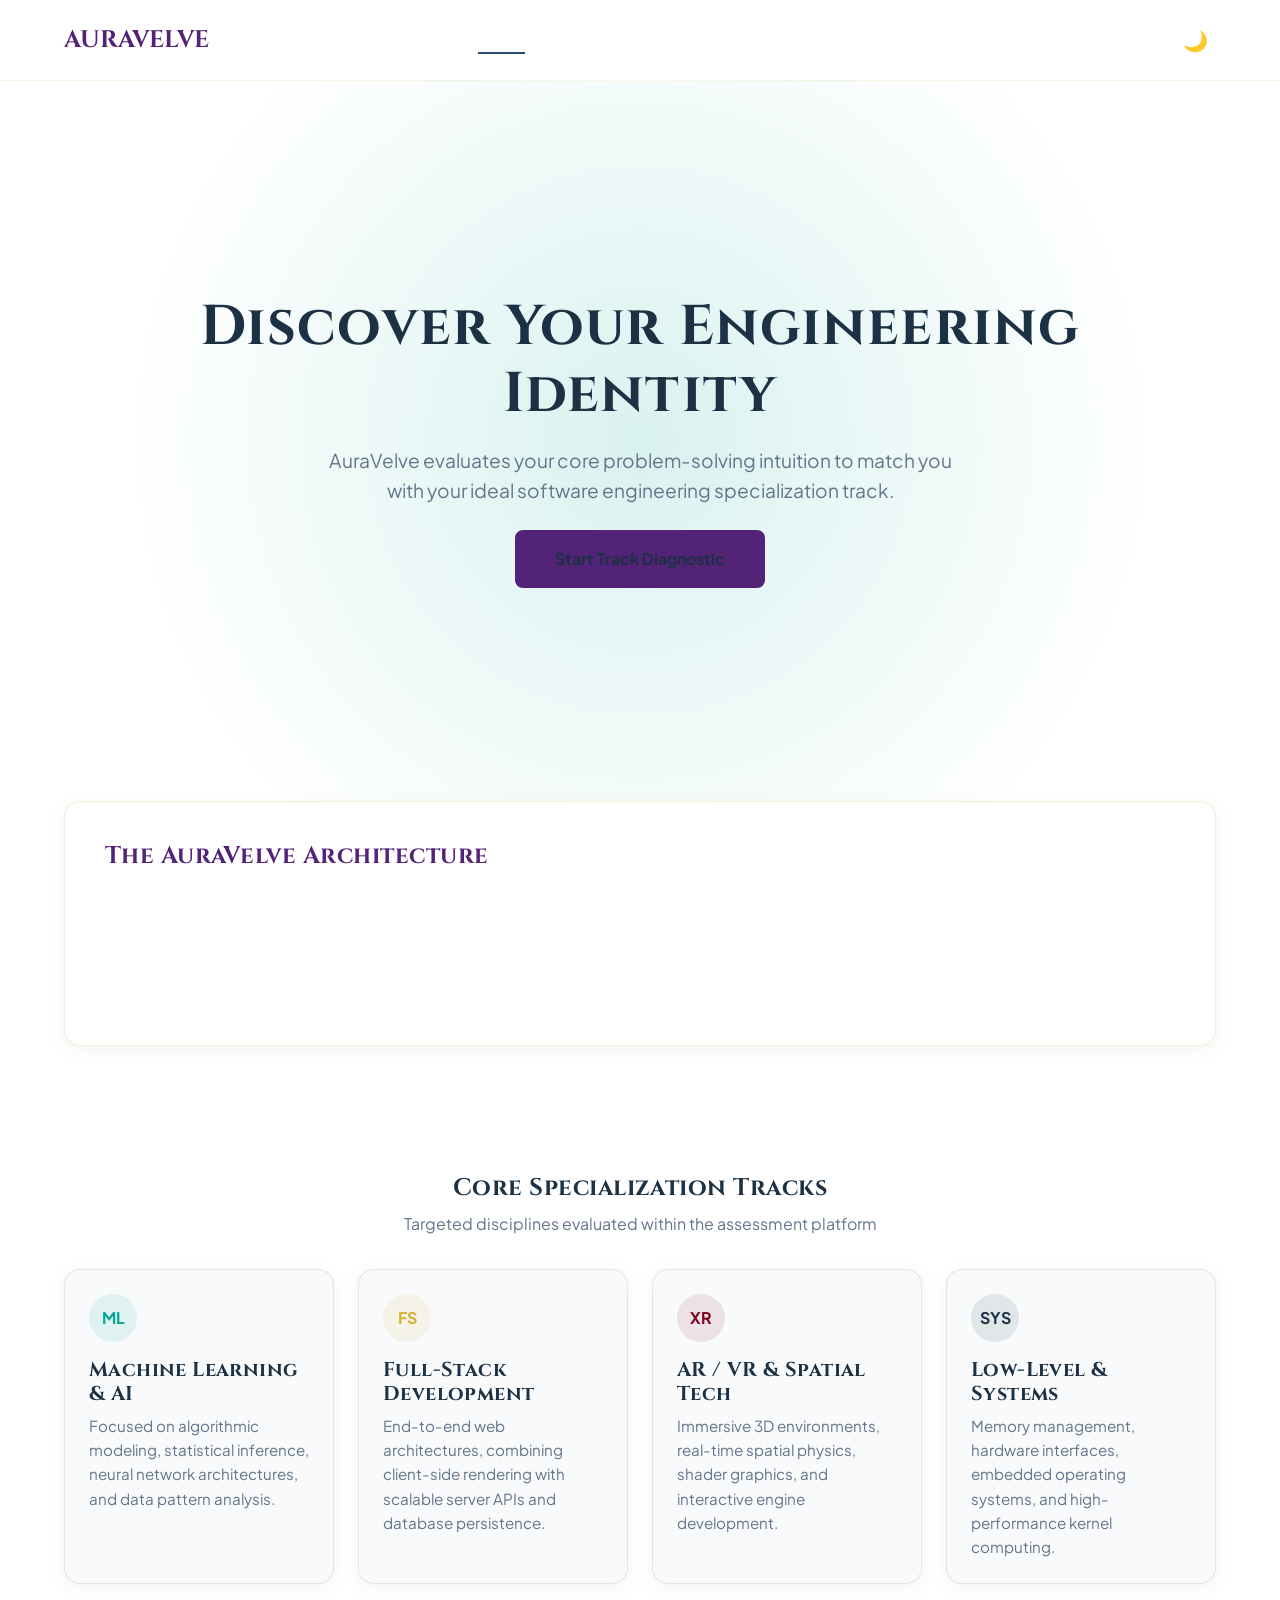
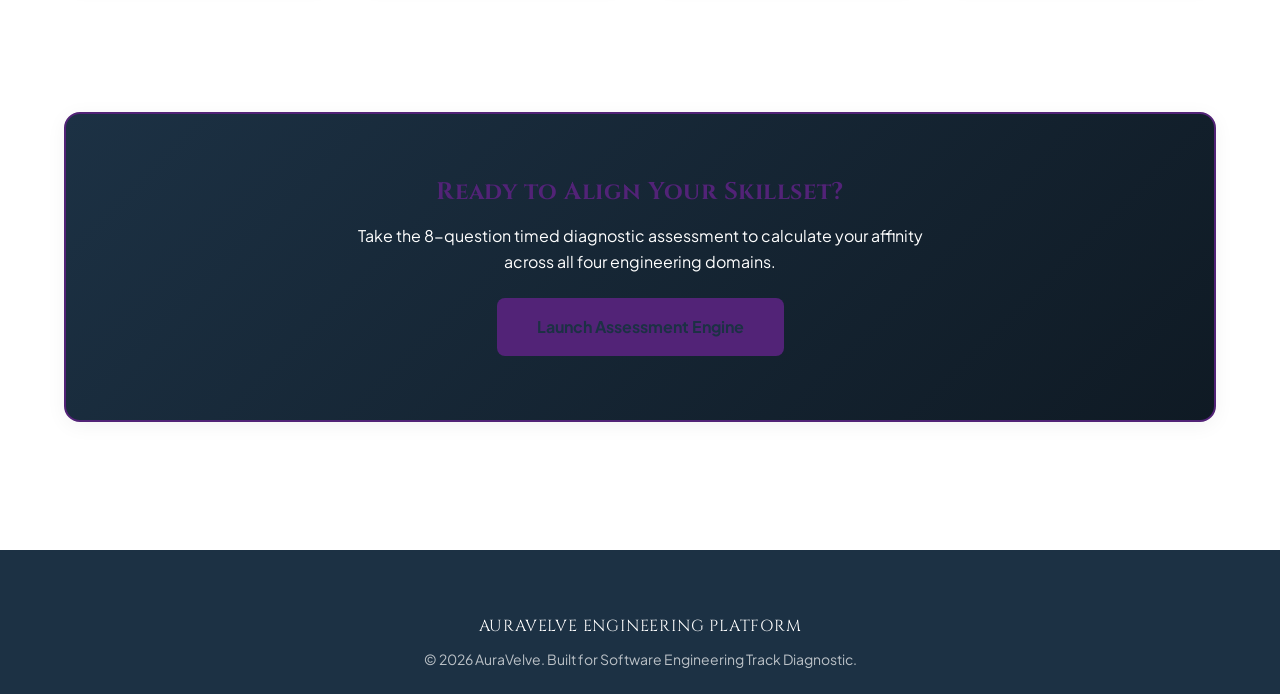
==== index.html @ 3d96edca "trying to learn Javascript" ====
<!DOCTYPE html>
<html lang="en" data-theme="light">
<head>
    <meta charset="UTF-8">
    <meta name="viewport" content="width=device-width, initial-scale=1.0">
    <meta name="description" content="AuraVelve - Architectural Tech Specialization & Diagnostic Platform">
    <title>AuraVelve | Engineering Track Alignment</title>
    
    <!-- Google Fonts -->
    <link rel="preconnect" href="https://fonts.googleapis.com">
    <link rel="preconnect" href="https://fonts.gstatic.com" crossorigin>
    <link href="https://fonts.googleapis.com/css2?family=Cinzel:wght@600;700&family=Plus+Jakarta+Sans:wght@400;500;600;700&display=swap" rel="stylesheet">
    
    <!-- External Stylesheet -->
    <link rel="stylesheet" href="css/styles.css">
</head>
<body>

    <!-- START: Preloader Overlay -->
    <div class="preloader" id="preloader">
        <p style="font-family: var(--font-display); color: var(--color-accent); font-size: 1.25rem;">
            Initializing AuraVelve Platform...
        </p>
    </div>
    <!-- END: Preloader Overlay -->


    <!-- START: Site Header -->
    <header class="site-header">
        <!-- START: Navigation Container -->
        <div class="container nav-container">
            
            <!-- Brand Logo -->
            <a href="index.html" class="brand-logo" aria-label="AuraVelve Home">
                <span>AURAVELVE</span>
            </a>

            <!-- START: Primary Navigation Menu -->
            <nav>
                <ul class="nav-menu" id="nav-menu">
                    <li><a href="index.html" class="nav-link active">Home</a></li>
                    <li><a href="quiz.html" class="nav-link">Assessment</a></li>
                    <li><a href="result.html" class="nav-link">Results</a></li>
                    <li><a href="contact.html" class="nav-link">Support & FAQ</a></li>
                </ul>
            </nav>
            <!-- END: Primary Navigation Menu -->

            <!-- START: Header Action Controls -->
            <div style="display: flex; align-items: center; gap: 1rem;">
                <!-- Theme Toggle Button -->
                <button class="theme-toggle" id="theme-toggle" aria-label="Toggle Color Theme">
                    🌙
                </button>

                <!-- Hamburger Mobile Trigger -->
                <button class="hamburger" id="hamburger-toggle" aria-label="Toggle Navigation Drawer">
                    <span></span>
                    <span></span>
                    <span></span>
                </button>
            </div>
            <!-- END: Header Action Controls -->

        </div>
        <!-- END: Navigation Container -->
    </header>
    <!-- END: Site Header -->


    <!-- START: Main Content Canvas -->
    <main>

        <!-- START: Hero Section -->
        <section class="hero-section section-padding">
            <!-- START: Hero Container -->
            <div class="container">
                <!-- START: Hero Content Box -->
                <div class="hero-content">
                    <h1>Discover Your Engineering Identity</h1>
                    <p>
                        AuraVelve evaluates your core problem-solving intuition to match you with your ideal software engineering specialization track.
                    </p>
                    <a href="quiz.html" class="btn-primary">Start Track Diagnostic</a>
                </div>
                <!-- END: Hero Content Box -->
            </div>
            <!-- END: Hero Container -->
        </section>
        <!-- END: Hero Section -->


        <!-- START: Mission Section -->
        <section class="mission-section section-padding">
            <!-- START: Mission Container -->
            <div class="container">
                <!-- START: Mission Glass Card -->
                <div class="glass-card mission-card">
                    <h2 style="color: var(--color-accent); margin-bottom: 1rem;">The AuraVelve Architecture</h2>
                    <p style="margin-bottom: 1rem;">
                        Modern computer science encompasses vast, disparate domains. Traditional learning paths often force students into specializations before they discover where their logical strengths truly lie.
                    </p>
                    <p>
                        Our platform acts as a diagnostic gateway. By assessing your approach to data abstractions, system memory, user experience, and spatial computing, AuraVelve systematically directs you toward the specialization where you will thrive most.
                    </p>
                </div>
                <!-- END: Mission Glass Card -->
            </div>
            <!-- END: Mission Container -->
        </section>
        <!-- END: Mission Section -->


        <!-- START: Specialization Tracks Section -->
        <section class="tracks-section section-padding">
            <!-- START: Tracks Container -->
            <div class="container">
                <h2 style="text-align: center; margin-bottom: 0.5rem; color: var(--color-primary);">
                    Core Specialization Tracks
                </h2>
                <p style="text-align: center; color: var(--color-text-muted); margin-bottom: 2rem;">
                    Targeted disciplines evaluated within the assessment platform
                </p>

                <!-- START: Specialization Tracks Grid -->
                <div class="tracks-grid">

                    <!-- START: Track Card 1 - ML -->
                    <div class="track-card">
                        <div class="track-icon" style="background: rgba(0, 168, 150, 0.1); border-radius: 50%; display: flex; align-items: center; justify-content: center; font-weight: bold; color: #00A896;">
                            ML
                        </div>
                        <h3 style="margin-bottom: 0.5rem; font-size: 1.25rem;">Machine Learning & AI</h3>
                        <p style="color: var(--color-text-muted); font-size: 0.95rem;">
                            Focused on algorithmic modeling, statistical inference, neural network architectures, and data pattern analysis.
                        </p>
                    </div>
                    <!-- END: Track Card 1 - ML -->

                    <!-- START: Track Card 2 - Full Stack -->
                    <div class="track-card">
                        <div class="track-icon" style="background: rgba(212, 175, 55, 0.1); border-radius: 50%; display: flex; align-items: center; justify-content: center; font-weight: bold; color: #D4AF37;">
                            FS
                        </div>
                        <h3 style="margin-bottom: 0.5rem; font-size: 1.25rem;">Full-Stack Development</h3>
                        <p style="color: var(--color-text-muted); font-size: 0.95rem;">
                            End-to-end web architectures, combining client-side rendering with scalable server APIs and database persistence.
                        </p>
                    </div>
                    <!-- END: Track Card 2 - Full Stack -->

                    <!-- START: Track Card 3 - AR/VR -->
                    <div class="track-card">
                        <div class="track-icon" style="background: rgba(128, 0, 32, 0.1); border-radius: 50%; display: flex; align-items: center; justify-content: center; font-weight: bold; color: #800020;">
                            XR
                        </div>
                        <h3 style="margin-bottom: 0.5rem; font-size: 1.25rem;">AR / VR & Spatial Tech</h3>
                        <p style="color: var(--color-text-muted); font-size: 0.95rem;">
                            Immersive 3D environments, real-time spatial physics, shader graphics, and interactive engine development.
                        </p>
                    </div>
                    <!-- END: Track Card 3 - AR/VR -->

                    <!-- START: Track Card 4 - Low Level -->
                    <div class="track-card">
                        <div class="track-icon" style="background: rgba(28, 49, 68, 0.1); border-radius: 50%; display: flex; align-items: center; justify-content: center; font-weight: bold; color: #1C3144;">
                            SYS
                        </div>
                        <h3 style="margin-bottom: 0.5rem; font-size: 1.25rem;">Low-Level & Systems</h3>
                        <p style="color: var(--color-text-muted); font-size: 0.95rem;">
                            Memory management, hardware interfaces, embedded operating systems, and high-performance kernel computing.
                        </p>
                    </div>
                    <!-- END: Track Card 4 - Low Level -->

                </div>
                <!-- END: Specialization Tracks Grid -->
            </div>
            <!-- END: Tracks Container -->
        </section>
        <!-- END: Specialization Tracks Section -->


        <!-- START: Assessment Gateway Section -->
        <section class="assessment-gateway section-padding">
            <!-- START: Gateway Container -->
            <div class="container">
                <!-- START: Gateway Glass Card -->
                <div class="glass-card gateway-card">
                    <h2 style="color: var(--color-accent); margin-bottom: 1rem;">Ready to Align Your Skillset?</h2>
                    <p style="margin-bottom: 1.5rem; max-width: 600px; margin-left: auto; margin-right: auto;">
                        Take the 8-question timed diagnostic assessment to calculate your affinity across all four engineering domains.
                    </p>
                    <a href="quiz.html" class="btn-primary">Launch Assessment Engine</a>
                </div>
                <!-- END: Gateway Glass Card -->
            </div>
            <!-- END: Gateway Container -->
        </section>
        <!-- END: Assessment Gateway Section -->

    </main>
    <!-- END: Main Content Canvas -->


    <!-- START: Site Footer -->
    <footer class="site-footer">
        <!-- START: Footer Container -->
        <div class="container" style="text-align: center;">
            <p style="font-family: var(--font-display); letter-spacing: 0.05em; margin-bottom: 0.5rem;">
                AURAVELVE ENGINEERING PLATFORM
            </p>
            <p style="font-size: 0.875rem; color: rgba(255, 255, 255, 0.7);">
                &copy; 2026 AuraVelve. Built for Software Engineering Track Diagnostic.
            </p>
        </div>
        <!-- END: Footer Container -->
    </footer>
    <!-- END: Site Footer -->


    <!-- START: Back To Top Action Button -->
    <button id="back-to-top" class="back-to-top" aria-label="Scroll to top of page">
        ↑
    </button>
    <!-- END: Back To Top Action Button -->


    <!-- JavaScript Core Script -->
    <script src="js/main.js"></script>
</body>
</html>
---- css/styles.css ----
/* ==========================================================================
   TABLE OF CONTENTS:
   1. DESIGN TOKENS & THEMING (:root)
   2. GLOBAL RESETS & BASE TYPOGRAPHY
   3. LAYOUT CONTAINERS & SCAFFOLDING
   4. NAVIGATION & SITE HEADER COMPONENTS
   5. PAGE-SPECIFIC COMPONENTS
      - 5.1 Hero & Mission Sections (Home)
      - 5.2 Specialization Tracks Grid (Home)
      - 5.3 Gateway & Teaser Cards (Home)
      - 5.4 Quiz Engine UI (Top Bar, Timer, Progress Bar, Option Pills)
      - 5.5 Result Dashboard (Verdict, Score Breakdown Bars)
      - 5.6 Contact & Accordion FAQ (Support)
   6. OVERLAYS, MODALS & TOAST NOTIFICATIONS
   7. FOOTER & FLOATING ACTIONS
   8. MEDIA QUERIES & RESPONSIVENESS
   ========================================================================== */


/* ==========================================================================
   1. DESIGN TOKENS & THEMING (:root)
   ========================================================================== */
:root {
  /* Light Mode Palette (Ultra White & Minimal) */
  --color-primary: #1C3144;
  --color-accent: #522377;
  --color-interactive: #254D70;
  --color-bg-main: #FFFFFF;
  --color-text-main: #1C3144;
  --color-text-muted: #64748B;
  --color-surface-glass: #FFFFFF;
  --color-surface-light: #F8FAFC;
  --color-border: rgba(28, 49, 68, 0.12);
  
  --color-alert: #800020;
  --color-success: #2A9D8F;

  --font-display: 'Cinzel', serif, Georgia;
  --font-body: 'Plus Jakarta Sans', -apple-system, BlinkMacSystemFont, sans-serif;

  --space-xs: 0.5rem;
  --space-sm: 1rem;
  --space-md: 1.5rem;
  --space-lg: 2.5rem;
  --space-xl: 4rem;

  --radius-sm: 8px;
  --radius-md: 16px;
  --radius-lg: 24px;
  --shadow-subtle: 0 4px 20px rgba(0, 0, 0, 0.05);
  --transition-fast: all 0.25s ease;
  --transition-smooth: all 0.4s cubic-bezier(0.16, 1, 0.3, 1);
}

/* Dark Mode Theme Overrides (Palette from Palette Image) */
[data-theme="dark"] {
  --color-bg-main: #080B38;            /* Image Dark Base */
  --color-text-main: #EDF3F2;
  --color-text-muted: #AFC2C4;
  --color-surface-glass: #133155;       /* Image Slate Blue */
  --color-surface-light: #133155;       /* Image Card Background */
  --color-primary: #36195B;             /* Image Royal Plum */
  --color-accent: #522377;              /* Image Vivid Violet */
  --color-interactive: #254D70;         /* Image Muted Blue */
  --color-border: #254D70;              /* Image Structural Border */
}
/* <!-- END: Design Tokens --> */


/* ==========================================================================
   2. GLOBAL RESETS & BASE TYPOGRAPHY
   ========================================================================== */
/* <!-- START: Global Resets --> */
* {
  margin: 0;
  padding: 0;
  box-sizing: border-box;
}

html {
  scroll-behavior: smooth;
  font-size: 16px;
}

body {
  background-color: var(--color-bg-main);
  color: var(--color-text-main);
  font-family: var(--font-body);
  line-height: 1.6;
  overflow-x: hidden;
  transition: background-color var(--transition-smooth), color var(--transition-smooth);
}

h1, h2, h3, h4 {
  font-family: var(--font-display);
  font-weight: 700;
  line-height: 1.2;
  letter-spacing: 0.02em;
}

a {
  text-decoration: none;
  color: inherit;
  transition: var(--transition-fast);
}

ul {
  list-style: none;
}

button, input, select, textarea {
  font-family: inherit;
  font-size: inherit;
  border: none;
  outline: none;
}

button {
  cursor: pointer;
}
/* <!-- END: Global Resets --> */


/* ==========================================================================
   3. LAYOUT CONTAINERS & SCAFFOLDING
   ========================================================================== */
/* <!-- START: Layout Containers --> */
.container {
  width: 100%;
  max-width: 1200px;
  margin: 0 auto;
  padding: 0 var(--space-md);
}

.section-padding {
  padding: var(--space-xl) 0;
}

.glass-card {
  background: var(--color-surface-glass);
  backdrop-filter: blur(12px);
  border: 1px solid rgba(212, 175, 55, 0.2);
  border-radius: var(--radius-md);
  padding: var(--space-lg);
  color: #FFFFFF;
  box-shadow: var(--shadow-subtle);
  transition: var(--transition-smooth);
}

.glass-card:hover {
  border-color: rgba(0, 168, 150, 0.5);
}
/* <!-- END: Layout Containers --> */


/* ==========================================================================
   4. NAVIGATION & SITE HEADER COMPONENTS
   ========================================================================== */
/* <!-- START: Navigation Bar --> */
.site-header {
  position: sticky;
  top: 0;
  z-index: 1000;
  background: var(--color-surface-glass);
  backdrop-filter: blur(10px);
  border-bottom: 1px solid rgba(212, 175, 55, 0.15);
  transition: var(--transition-fast);
}

.site-header.scrolled {
  box-shadow: 0 4px 15px rgba(0, 0, 0, 0.15);
}

.nav-container {
  display: flex;
  justify-content: space-between;
  align-items: center;
  height: 80px;
}

.brand-logo {
  display: flex;
  align-items: center;
  gap: var(--space-xs);
  font-family: var(--font-display);
  font-size: 1.5rem;
  font-weight: 700;
  color: var(--color-accent);
}

.brand-logo img {
  height: 36px;
  width: auto;
}

.nav-menu {
  display: flex;
  gap: var(--space-lg);
  align-items: center;
}

.nav-link {
  color: #FFFFFF;
  font-weight: 500;
  position: relative;
  padding: 4px 0;
}

.nav-link::after {
  content: '';
  position: absolute;
  bottom: 0;
  left: 0;
  width: 0%;
  height: 2px;
  background: var(--color-interactive);
  transition: var(--transition-fast);
}

.nav-link:hover::after,
.nav-link.active::after {
  width: 100%;
}

.theme-toggle {
  background: transparent;
  color: var(--color-accent);
  font-size: 1.25rem;
  padding: var(--space-xs);
  border-radius: 50%;
  transition: var(--transition-fast);
}

.theme-toggle:hover {
  background: rgba(212, 175, 55, 0.1);
}

.hamburger {
  display: none;
  flex-direction: column;
  justify-content: space-between;
  width: 28px;
  height: 20px;
  background: transparent;
  cursor: pointer;
  z-index: 1001;
}

.hamburger span {
  width: 100%;
  height: 2px;
  background-color: var(--color-accent);
  border-radius: 2px;
  transition: var(--transition-fast);
}

/* Hamburger Dynamic Animation States */
.hamburger.active span:nth-child(1) {
  transform: translateY(9px) rotate(45deg);
}

.hamburger.active span:nth-child(2) {
  opacity: 0;
}

.hamburger.active span:nth-child(3) {
  transform: translateY(-9px) rotate(-45deg);
}
/* <!-- END: Navigation Bar --> */


/* ==========================================================================
   5. PAGE-SPECIFIC COMPONENTS
   ========================================================================== */

/* --------------------------------------------------------------------------
   5.1 Hero & Mission Sections (Home)
   -------------------------------------------------------------------------- */
/* <!-- START: Home Hero & Mission --> */
.hero-section {
  position: relative;
  min-height: 80vh;
  display: flex;
  align-items: center;
  justify-content: center;
  text-align: center;
  background: radial-gradient(circle at center, rgba(0, 168, 150, 0.15) 0%, transparent 70%);
}

.hero-content h1 {
  font-size: 3.5rem;
  color: var(--color-text-main); /* FIXED: Switched from primary to main for dark mode visibility */
  margin-bottom: var(--space-sm);
}

.hero-content p {
  font-size: 1.2rem;
  color: var(--color-text-muted);
  max-width: 650px;
  margin: 0 auto var(--space-md);
}

.btn-primary {
  display: inline-block;
  background: var(--color-accent);
  color: #1C3144; /* Force contrast color on button background text */
  font-weight: 700;
  padding: var(--space-sm) var(--space-lg);
  border-radius: var(--radius-sm);
  box-shadow: var(--shadow-glow-gold);
  transition: var(--transition-fast);
}

.btn-primary:hover {
  transform: translateY(-2px);
  background: #E5BE3E;
  box-shadow: 0 0 20px rgba(212, 175, 55, 0.6);
}

.mission-card {
  margin-top: calc(var(--space-xl) * -1);
}
/* <!-- END: Home Hero & Mission --> */

/* --------------------------------------------------------------------------
   5.2 Specialization Tracks Grid (Home)
   -------------------------------------------------------------------------- */
/* <!-- START: Tracks Grid --> */
.tracks-grid {
  display: grid;
  grid-template-columns: repeat(auto-fit, minmax(260px, 1fr));
  gap: var(--space-md);
  margin-top: var(--space-md);
}

.track-card {
  background: var(--color-surface-light);
  border: 1px solid rgba(28, 49, 68, 0.1);
  border-radius: var(--radius-md);
  padding: var(--space-md);
  box-shadow: var(--shadow-subtle);
  transition: var(--transition-smooth);
}

.track-card:hover {
  transform: translateY(-5px);
  border-color: var(--color-interactive);
  box-shadow: var(--shadow-glow-turquoise);
}

.track-icon {
  width: 48px;
  height: 48px;
  margin-bottom: var(--space-sm);
}
/* <!-- END: Tracks Grid --> */

/* --------------------------------------------------------------------------
   5.3 Gateway & Teaser Cards (Home)
   -------------------------------------------------------------------------- */
/* <!-- START: Assessment Gateway --> */
.gateway-card {
  text-align: center;
  background: linear-gradient(135deg, var(--color-primary) 0%, #0F1A24 100%);
  border: 2px solid var(--color-accent);
  padding: var(--space-xl) var(--space-md);
}
/* <!-- END: Assessment Gateway --> */

/* --------------------------------------------------------------------------
   5.4 Quiz Engine UI
   -------------------------------------------------------------------------- */
/* <!-- START: Quiz Interface --> */
.quiz-top-bar {
  display: flex;
  justify-content: space-between;
  align-items: center;
  margin-bottom: var(--space-md);
  padding: var(--space-sm);
  background: var(--color-surface-light);
  border-radius: var(--radius-sm);
}

.timer-display {
  font-family: var(--font-display);
  font-size: 1.25rem;
  font-weight: 700;
  color: var(--color-primary);
}

.timer-display.alert {
  color: var(--color-alert);
  animation: pulse 1s infinite;
}

.scroll-progress-bar {
  height: 6px;
  width: 0%;
  background: var(--color-accent);
  border-radius: 3px;
  transition: width 0.3s ease;
}

.question-card {
  display: none; /* Controlled by main.js */
}

.question-card.active {
  display: block;
}

.options-grid {
  display: grid;
  grid-template-columns: 1fr;
  gap: var(--space-sm);
  margin-top: var(--space-md);
}

.option-pill {
  display: flex;
  align-items: center;
  gap: var(--space-sm);
  padding: var(--space-sm) var(--space-md);
  background: var(--color-surface-light);
  border: 2px solid rgba(28, 49, 68, 0.15);
  border-radius: var(--radius-sm);
  cursor: pointer;
  transition: var(--transition-fast);
}

.option-pill:hover {
  border-color: var(--color-interactive);
  background: rgba(0, 168, 150, 0.05);
}

.option-pill.selected {
  border-color: var(--color-interactive);
  background: rgba(0, 168, 150, 0.15);
  box-shadow: var(--shadow-glow-turquoise);
}

.quiz-actions {
  display: flex;
  justify-content: space-between;
  margin-top: var(--space-lg);
}
/* <!-- END: Quiz Interface --> */

/* --------------------------------------------------------------------------
   5.5 Result Dashboard
   -------------------------------------------------------------------------- */
/* <!-- START: Result Dashboard --> */
.badge-100 {
  display: inline-block;
  background: var(--color-success);
  color: #FFFFFF;
  padding: 4px 12px;
  border-radius: 20px;
  font-size: 0.875rem;
  font-weight: 700;
  margin-bottom: var(--space-sm);
}

.score-breakdown-bar {
  display: flex;
  height: 16px;
  width: 100%;
  border-radius: 8px;
  overflow: hidden;
  margin: var(--space-md) 0;
}

.score-segment {
  height: 100%;
  transition: width 0.6s ease;
}

.segment-ml { background: #00A896; }
.segment-fullstack { background: #D4AF37; }
.segment-arvr { background: #800020; }
.segment-lowlevel { background: #1C3144; }
/* <!-- END: Result Dashboard --> */

/* --------------------------------------------------------------------------
   5.6 Contact & Accordion FAQ (Support)
   -------------------------------------------------------------------------- */
/* <!-- START: Contact & FAQ --> */
.eyebrow-tag {
  font-family: var(--font-body);
  text-transform: uppercase;
  letter-spacing: 0.14em;
  font-size: 0.75rem;
  color: var(--color-text-muted);
  font-weight: 600;
  display: block;
  text-align: center;
  margin-bottom: 0.5rem;
}

.faq-accordion-group {
  display: flex;
  flex-direction: column;
  gap: var(--space-sm);
  max-width: 760px;
  margin: 0 auto;
}

.faq-item {
  background: var(--color-surface-light);
  border: 1px solid var(--color-border);
  border-radius: var(--radius-md);
  overflow: hidden;
  transition: border-color var(--transition-fast), box-shadow var(--transition-fast);
}

.faq-item:hover {
  border-color: var(--color-accent);
}

.faq-trigger {
  width: 100%;
  text-align: left;
  padding: 1.25rem var(--space-md);
  background: transparent;
  font-weight: 600;
  font-size: 1rem;
  color: var(--color-text-main);
  display: flex;
  justify-content: space-between;
  align-items: center;
  gap: var(--space-sm);
}

.faq-icon {
  font-size: 1.25rem;
  color: var(--color-accent);
  transition: transform var(--transition-fast);
}

.faq-item.active .faq-icon {
  transform: rotate(45deg);
}

.faq-content {
  max-height: 0;
  overflow: hidden;
  transition: max-height 0.35s ease, padding 0.35s ease;
  padding: 0 var(--space-md);
  color: var(--color-text-muted);
  font-size: 0.95rem;
  border-top: 1px solid transparent;
}

.faq-item.active .faq-content {
  max-height: 250px;
  padding: 0.5rem var(--space-md) 1.25rem;
  border-top-color: var(--color-border);
}
/* <!-- END: Contact & FAQ --> */


/* ==========================================================================
   6. OVERLAYS, MODALS & TOAST NOTIFICATIONS
   ========================================================================== */
/* <!-- START: Overlays & Preloader --> */
.preloader {
  position: fixed;
  inset: 0;
  background: var(--color-bg-main);
  display: flex;
  align-items: center;
  justify-content: center;
  z-index: 9999;
  transition: opacity 0.5s ease, visibility 0.5s ease;
}

.preloader.hidden {
  opacity: 0;
  visibility: hidden;
}

.completion-overlay {
  position: fixed;
  inset: 0;
  background: rgba(15, 26, 36, 0.9);
  display: flex;
  align-items: center;
  justify-content: center;
  z-index: 2000;
  opacity: 0;
  pointer-events: none;
  transition: opacity 0.4s ease;
}

.completion-overlay.active {
  opacity: 1;
  pointer-events: all;
}
/* <!-- END: Overlays & Preloader --> */


/* ==========================================================================
   7. FOOTER & FLOATING ACTIONS
   ========================================================================== */
/* <!-- START: Footer & Floating Actions --> */
.site-footer {
  background: var(--color-primary);
  color: #FFFFFF;
  padding: var(--space-xl) 0 var(--space-md);
  margin-top: var(--space-xl);
}

.back-to-top {
  position: fixed;
  bottom: var(--space-md);
  right: var(--space-md);
  width: 44px;
  height: 44px;
  border-radius: 50%;
  background: var(--color-accent);
  color: var(--color-primary);
  display: flex;
  align-items: center;
  justify-content: center;
  box-shadow: var(--shadow-glow-gold);
  opacity: 0;
  visibility: hidden;
  transition: var(--transition-fast);
  z-index: 900;
}

.back-to-top.visible {
  opacity: 1;
  visibility: visible;
}
/* <!-- END: Footer & Floating Actions --> */


/* ==========================================================================
   8. MEDIA QUERIES & RESPONSIVENESS
   ========================================================================== */
/* <!-- START: Media Queries --> */
@keyframes pulse {
  0%, 100% { opacity: 1; }
  50% { opacity: 0.5; }
}

@media (max-width: 768px) {
  .hero-content h1 {
    font-size: 2.25rem;
  }
  
  .nav-menu {
    gap: var(--space-sm);
    position: fixed;
    top: 0;
    right: -100%;
    width: 75%;
    height: 100vh;
    background: var(--color-primary);
    flex-direction: column;
    justify-content: center;
    align-items: center;
    gap: var(--space-lg);
    transition: var(--transition-smooth);
    box-shadow: -5px 0 25px rgba(0, 0, 0, 0.5);
  }

  .nav-menu.active {
    right: 0;
  }

  .quiz-actions {
    flex-direction: column;
    gap: var(--space-sm);
  }

  .hamburger {
    display: flex;
  }
}
/* <!-- END: Media Queries --> */
/* Ensure high contrast option pill text in dark mode */
[data-theme="dark"] .option-pill {
    color: #FFFFFF !important;
    background-color: rgba(255, 255, 255, 0.07);
}

/* Optional: Make it shift color slightly when hovered */
[data-theme="dark"] .option-pill:hover {
    background-color: rgba(255, 255, 255, 0.15);
}

/* Smooth accordion sliding behaviors */
.faq-content {
    max-height: 0;
    overflow: hidden;
    transition: max-height 0.3s ease-in-out, padding 0.3s ease-in-out;
    padding: 0 1rem;
}

.faq-item.active .faq-content {
    max-height: 200px; /* Adjust if your content text is very long */
    padding: 1rem;
}
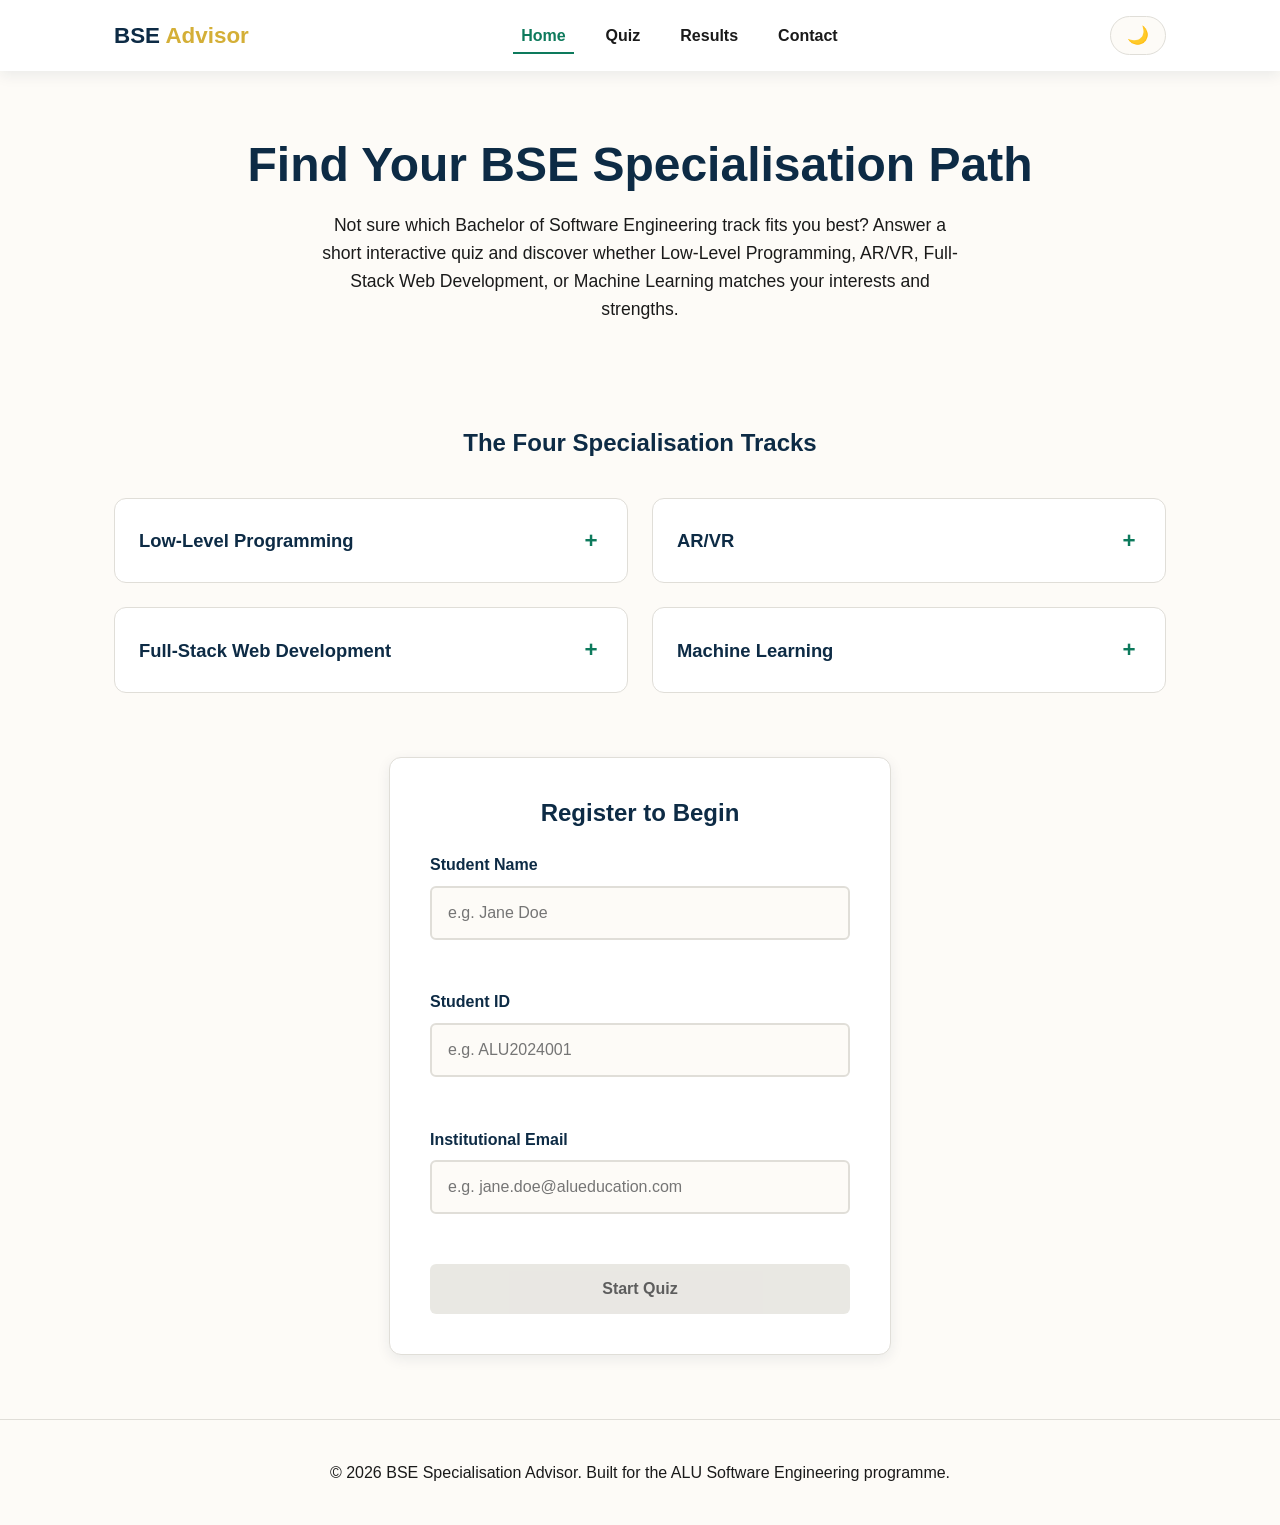
==== commit 34aeacad: "Just working on my website and learning slowly" ====
--- a/index.html
+++ b/index.html
@@ -1,232 +1,228 @@
 <!DOCTYPE html>
-<html lang="en" data-theme="light">
+<html lang="en">
 <head>
-    <meta charset="UTF-8">
-    <meta name="viewport" content="width=device-width, initial-scale=1.0">
-    <meta name="description" content="AuraVelve - Architectural Tech Specialization & Diagnostic Platform">
-    <title>AuraVelve | Engineering Track Alignment</title>
-    
-    <!-- Google Fonts -->
-    <link rel="preconnect" href="https://fonts.googleapis.com">
-    <link rel="preconnect" href="https://fonts.gstatic.com" crossorigin>
-    <link href="https://fonts.googleapis.com/css2?family=Cinzel:wght@600;700&family=Plus+Jakarta+Sans:wght@400;500;600;700&display=swap" rel="stylesheet">
-    
-    <!-- External Stylesheet -->
-    <link rel="stylesheet" href="css/styles.css">
+  <meta charset="UTF-8">
+  <meta name="viewport" content="width=device-width, initial-scale=1.0">
+  <title>BSE Specialisation Advisor - Home</title>
+  <!-- Linking our one shared stylesheet -->
+  <link rel="stylesheet" href="css/styles.css">
 </head>
 <body>
 
-    <!-- START: Preloader Overlay -->
-    <div class="preloader" id="preloader">
-        <p style="font-family: var(--font-display); color: var(--color-accent); font-size: 1.25rem;">
-            Initializing AuraVelve Platform...
-        </p>
+  <!-- ==========================================
+       HEADER & NAVIGATION
+       This bar stays at the top of the page (sticky)
+       and holds the logo, nav links, and theme toggle.
+       ========================================== -->
+  <header class="site-header">
+    <div class="header-inner">
+      <div class="site-logo">BSE <span>Advisor</span></div>
+
+      <!-- Desktop navigation menu -->
+      <nav class="main-nav">
+        <ul>
+          <li><a href="index.html" class="active">Home</a></li>
+          <li><a href="quiz.html">Quiz</a></li>
+          <li><a href="results.html">Results</a></li>
+          <li><a href="contact.html">Contact</a></li>
+        </ul>
+      </nav>
+
+      <div style="display:flex; align-items:center; gap:1rem;">
+        <!-- Theme toggle button. JS listens for clicks on this -->
+        <button id="themeToggleBtn" class="theme-toggle-btn" aria-label="Toggle dark and light theme">
+          🌙
+        </button>
+
+        <!-- Hamburger button, only visible on small screens -->
+        <button id="hamburgerBtn" class="hamburger-btn" aria-label="Open mobile menu">
+          <span></span>
+          <span></span>
+          <span></span>
+        </button>
+      </div>
     </div>
-    <!-- END: Preloader Overlay -->
-
-
-    <!-- START: Site Header -->
-    <header class="site-header">
-        <!-- START: Navigation Container -->
-        <div class="container nav-container">
-            
-            <!-- Brand Logo -->
-            <a href="index.html" class="brand-logo" aria-label="AuraVelve Home">
-                <span>AURAVELVE</span>
-            </a>
-
-            <!-- START: Primary Navigation Menu -->
-            <nav>
-                <ul class="nav-menu" id="nav-menu">
-                    <li><a href="index.html" class="nav-link active">Home</a></li>
-                    <li><a href="quiz.html" class="nav-link">Assessment</a></li>
-                    <li><a href="result.html" class="nav-link">Results</a></li>
-                    <li><a href="contact.html" class="nav-link">Support & FAQ</a></li>
-                </ul>
-            </nav>
-            <!-- END: Primary Navigation Menu -->
-
-            <!-- START: Header Action Controls -->
-            <div style="display: flex; align-items: center; gap: 1rem;">
-                <!-- Theme Toggle Button -->
-                <button class="theme-toggle" id="theme-toggle" aria-label="Toggle Color Theme">
-                    🌙
-                </button>
-
-                <!-- Hamburger Mobile Trigger -->
-                <button class="hamburger" id="hamburger-toggle" aria-label="Toggle Navigation Drawer">
-                    <span></span>
-                    <span></span>
-                    <span></span>
-                </button>
-            </div>
-            <!-- END: Header Action Controls -->
-
-        </div>
-        <!-- END: Navigation Container -->
-    </header>
-    <!-- END: Site Header -->
-
-
-    <!-- START: Main Content Canvas -->
-    <main>
-
-        <!-- START: Hero Section -->
-        <section class="hero-section section-padding">
-            <!-- START: Hero Container -->
-            <div class="container">
-                <!-- START: Hero Content Box -->
-                <div class="hero-content">
-                    <h1>Discover Your Engineering Identity</h1>
-                    <p>
-                        AuraVelve evaluates your core problem-solving intuition to match you with your ideal software engineering specialization track.
-                    </p>
-                    <a href="quiz.html" class="btn-primary">Start Track Diagnostic</a>
-                </div>
-                <!-- END: Hero Content Box -->
-            </div>
-            <!-- END: Hero Container -->
-        </section>
-        <!-- END: Hero Section -->
-
-
-        <!-- START: Mission Section -->
-        <section class="mission-section section-padding">
-            <!-- START: Mission Container -->
-            <div class="container">
-                <!-- START: Mission Glass Card -->
-                <div class="glass-card mission-card">
-                    <h2 style="color: var(--color-accent); margin-bottom: 1rem;">The AuraVelve Architecture</h2>
-                    <p style="margin-bottom: 1rem;">
-                        Modern computer science encompasses vast, disparate domains. Traditional learning paths often force students into specializations before they discover where their logical strengths truly lie.
-                    </p>
-                    <p>
-                        Our platform acts as a diagnostic gateway. By assessing your approach to data abstractions, system memory, user experience, and spatial computing, AuraVelve systematically directs you toward the specialization where you will thrive most.
-                    </p>
-                </div>
-                <!-- END: Mission Glass Card -->
-            </div>
-            <!-- END: Mission Container -->
-        </section>
-        <!-- END: Mission Section -->
-
-
-        <!-- START: Specialization Tracks Section -->
-        <section class="tracks-section section-padding">
-            <!-- START: Tracks Container -->
-            <div class="container">
-                <h2 style="text-align: center; margin-bottom: 0.5rem; color: var(--color-primary);">
-                    Core Specialization Tracks
-                </h2>
-                <p style="text-align: center; color: var(--color-text-muted); margin-bottom: 2rem;">
-                    Targeted disciplines evaluated within the assessment platform
-                </p>
-
-                <!-- START: Specialization Tracks Grid -->
-                <div class="tracks-grid">
-
-                    <!-- START: Track Card 1 - ML -->
-                    <div class="track-card">
-                        <div class="track-icon" style="background: rgba(0, 168, 150, 0.1); border-radius: 50%; display: flex; align-items: center; justify-content: center; font-weight: bold; color: #00A896;">
-                            ML
-                        </div>
-                        <h3 style="margin-bottom: 0.5rem; font-size: 1.25rem;">Machine Learning & AI</h3>
-                        <p style="color: var(--color-text-muted); font-size: 0.95rem;">
-                            Focused on algorithmic modeling, statistical inference, neural network architectures, and data pattern analysis.
-                        </p>
-                    </div>
-                    <!-- END: Track Card 1 - ML -->
-
-                    <!-- START: Track Card 2 - Full Stack -->
-                    <div class="track-card">
-                        <div class="track-icon" style="background: rgba(212, 175, 55, 0.1); border-radius: 50%; display: flex; align-items: center; justify-content: center; font-weight: bold; color: #D4AF37;">
-                            FS
-                        </div>
-                        <h3 style="margin-bottom: 0.5rem; font-size: 1.25rem;">Full-Stack Development</h3>
-                        <p style="color: var(--color-text-muted); font-size: 0.95rem;">
-                            End-to-end web architectures, combining client-side rendering with scalable server APIs and database persistence.
-                        </p>
-                    </div>
-                    <!-- END: Track Card 2 - Full Stack -->
-
-                    <!-- START: Track Card 3 - AR/VR -->
-                    <div class="track-card">
-                        <div class="track-icon" style="background: rgba(128, 0, 32, 0.1); border-radius: 50%; display: flex; align-items: center; justify-content: center; font-weight: bold; color: #800020;">
-                            XR
-                        </div>
-                        <h3 style="margin-bottom: 0.5rem; font-size: 1.25rem;">AR / VR & Spatial Tech</h3>
-                        <p style="color: var(--color-text-muted); font-size: 0.95rem;">
-                            Immersive 3D environments, real-time spatial physics, shader graphics, and interactive engine development.
-                        </p>
-                    </div>
-                    <!-- END: Track Card 3 - AR/VR -->
-
-                    <!-- START: Track Card 4 - Low Level -->
-                    <div class="track-card">
-                        <div class="track-icon" style="background: rgba(28, 49, 68, 0.1); border-radius: 50%; display: flex; align-items: center; justify-content: center; font-weight: bold; color: #1C3144;">
-                            SYS
-                        </div>
-                        <h3 style="margin-bottom: 0.5rem; font-size: 1.25rem;">Low-Level & Systems</h3>
-                        <p style="color: var(--color-text-muted); font-size: 0.95rem;">
-                            Memory management, hardware interfaces, embedded operating systems, and high-performance kernel computing.
-                        </p>
-                    </div>
-                    <!-- END: Track Card 4 - Low Level -->
-
-                </div>
-                <!-- END: Specialization Tracks Grid -->
-            </div>
-            <!-- END: Tracks Container -->
-        </section>
-        <!-- END: Specialization Tracks Section -->
-
-
-        <!-- START: Assessment Gateway Section -->
-        <section class="assessment-gateway section-padding">
-            <!-- START: Gateway Container -->
-            <div class="container">
-                <!-- START: Gateway Glass Card -->
-                <div class="glass-card gateway-card">
-                    <h2 style="color: var(--color-accent); margin-bottom: 1rem;">Ready to Align Your Skillset?</h2>
-                    <p style="margin-bottom: 1.5rem; max-width: 600px; margin-left: auto; margin-right: auto;">
-                        Take the 8-question timed diagnostic assessment to calculate your affinity across all four engineering domains.
-                    </p>
-                    <a href="quiz.html" class="btn-primary">Launch Assessment Engine</a>
-                </div>
-                <!-- END: Gateway Glass Card -->
-            </div>
-            <!-- END: Gateway Container -->
-        </section>
-        <!-- END: Assessment Gateway Section -->
-
-    </main>
-    <!-- END: Main Content Canvas -->
-
-
-    <!-- START: Site Footer -->
-    <footer class="site-footer">
-        <!-- START: Footer Container -->
-        <div class="container" style="text-align: center;">
-            <p style="font-family: var(--font-display); letter-spacing: 0.05em; margin-bottom: 0.5rem;">
-                AURAVELVE ENGINEERING PLATFORM
-            </p>
-            <p style="font-size: 0.875rem; color: rgba(255, 255, 255, 0.7);">
-                &copy; 2026 AuraVelve. Built for Software Engineering Track Diagnostic.
-            </p>
-        </div>
-        <!-- END: Footer Container -->
-    </footer>
-    <!-- END: Site Footer -->
-
-
-    <!-- START: Back To Top Action Button -->
-    <button id="back-to-top" class="back-to-top" aria-label="Scroll to top of page">
-        ↑
-    </button>
-    <!-- END: Back To Top Action Button -->
-
-
-    <!-- JavaScript Core Script -->
-    <script src="js/main.js"></script>
+  </header>
+
+  <!-- Mobile full-screen overlay menu, hidden until hamburger is clicked -->
+  <div id="mobileOverlay" class="mobile-overlay">
+    <ul>
+      <li><a href="index.html">Home</a></li>
+      <li><a href="quiz.html">Quiz</a></li>
+      <li><a href="results.html">Results</a></li>
+      <li><a href="contact.html">Contact</a></li>
+    </ul>
+  </div>
+
+  <!-- ==========================================
+       MAIN PAGE CONTENT
+       ========================================== -->
+  <main>
+
+    <!-- HERO SECTION: the big welcome message -->
+    <section class="hero-section container">
+      <h1 class="hero-title">Find Your BSE Specialisation Path</h1>
+      <p class="hero-subtitle">
+        Not sure which Bachelor of Software Engineering track fits you best?
+        Answer a short interactive quiz and discover whether Low-Level Programming,
+        AR/VR, Full-Stack Web Development, or Machine Learning matches your
+        interests and strengths.
+      </p>
+    </section>
+
+    <!-- ==========================================
+         SPECIALISATION OVERVIEW (ACCORDION CARDS)
+         Each card can expand/collapse to show more
+         detail. JS toggles the "is-open" class.
+         ========================================== -->
+    <section class="container" style="margin-bottom: var(--space-xl);">
+      <h2 style="text-align:center; margin-bottom: var(--space-lg);">The Four Specialisation Tracks</h2>
+
+      <div class="accordion-grid">
+
+        <!-- Card 1: Low-Level Programming -->
+        <div class="accordion-card">
+          <div class="accordion-header" data-accordion-trigger>
+            <h3>Low-Level Programming</h3>
+            <span class="accordion-toggle-icon" data-accordion-icon>+</span>
+          </div>
+          <div class="accordion-details">
+            <p>
+              This track focuses on how computers work close to the hardware level.
+              You will study memory management, operating systems, and languages
+              like C and Assembly. It suits students who enjoy solving puzzles about
+              performance and efficiency.
+            </p>
+          </div>
+        </div>
+
+        <!-- Card 2: AR/VR -->
+        <div class="accordion-card">
+          <div class="accordion-header" data-accordion-trigger>
+            <h3>AR/VR</h3>
+            <span class="accordion-toggle-icon" data-accordion-icon>+</span>
+          </div>
+          <div class="accordion-details">
+            <p>
+              Augmented Reality and Virtual Reality combine 3D graphics,
+              hardware sensors, and creative design to build immersive
+              experiences. This track suits students who enjoy game engines,
+              spatial design, and interactive storytelling.
+            </p>
+          </div>
+        </div>
+
+        <!-- Card 3: Full-Stack Web Development -->
+        <div class="accordion-card">
+          <div class="accordion-header" data-accordion-trigger>
+            <h3>Full-Stack Web Development</h3>
+            <span class="accordion-toggle-icon" data-accordion-icon>+</span>
+          </div>
+          <div class="accordion-details">
+            <p>
+              Full-stack development covers both the front end (what users see)
+              and the back end (servers, databases, APIs) of web applications.
+              This track suits students who like building complete products
+              people can use directly in a browser.
+            </p>
+          </div>
+        </div>
+
+        <!-- Card 4: Machine Learning -->
+        <div class="accordion-card">
+          <div class="accordion-header" data-accordion-trigger>
+            <h3>Machine Learning</h3>
+            <span class="accordion-toggle-icon" data-accordion-icon>+</span>
+          </div>
+          <div class="accordion-details">
+            <p>
+              Machine Learning focuses on training computer models to recognise
+              patterns in data and make predictions. This track suits students
+              who enjoy mathematics, statistics, and experimenting with data-driven
+              problem solving.
+            </p>
+          </div>
+        </div>
+
+      </div>
+    </section>
+
+    <!-- ==========================================
+         REGISTRATION FORM
+         Students must fill this in correctly before
+         the "Start Quiz" button becomes clickable.
+         validation.js controls all the checking logic.
+         ========================================== -->
+    <section class="container" style="max-width: 550px; margin-bottom: var(--space-xl);">
+      <div class="card">
+        <h2 style="text-align:center; margin-bottom: var(--space-md);">Register to Begin</h2>
+
+        <!-- We use novalidate so the browser's built-in popups
+             do not appear. Our own JS handles all validation. -->
+        <form id="registrationForm" novalidate>
+
+          <!-- Student Name field: letters and spaces only -->
+          <div class="form-group">
+            <label for="studentName">Student Name</label>
+            <input
+              type="text"
+              id="studentName"
+              name="studentName"
+              placeholder="e.g. Jane Doe"
+              autocomplete="off"
+            >
+            <small class="error-message" id="studentNameError"></small>
+          </div>
+
+          <!-- Student ID field -->
+          <div class="form-group">
+            <label for="studentId">Student ID</label>
+            <input
+              type="text"
+              id="studentId"
+              name="studentId"
+              placeholder="e.g. ALU2024001"
+              autocomplete="off"
+            >
+            <small class="error-message" id="studentIdError"></small>
+          </div>
+
+          <!-- Institutional Email field: must end with @alueducation.com -->
+          <div class="form-group">
+            <label for="studentEmail">Institutional Email</label>
+            <input
+              type="text"
+              id="studentEmail"
+              name="studentEmail"
+              placeholder="e.g. jane.doe@alueducation.com"
+              autocomplete="off"
+            >
+            <small class="error-message" id="studentEmailError"></small>
+          </div>
+
+          <!-- CTA button: disabled by default. JS enables it
+               only once every field above is valid. -->
+          <button type="submit" id="startQuizBtn" class="btn-primary magnetic-btn" style="width:100%;" disabled>
+            Start Quiz
+          </button>
+        </form>
+      </div>
+    </section>
+
+  </main>
+
+  <!-- ==========================================
+       FOOTER
+       ========================================== -->
+  <footer class="site-footer">
+    <p>&copy; 2026 BSE Specialisation Advisor. Built for the ALU Software Engineering programme.</p>
+  </footer>
+
+  <!-- Back to top floating button, hidden until the user scrolls -->
+  <button id="backToTopFab" class="back-to-top-fab" aria-label="Back to top">↑</button>
+
+  <!-- Our JavaScript file for this page.
+       "defer" makes sure the HTML loads first before the script runs. -->
+  <script src="js/validation.js" defer></script>
 </body>
 </html>
--- a/css/styles.css
+++ b/css/styles.css
@@ -1,76 +1,75 @@
-/* ==========================================================================
-   TABLE OF CONTENTS:
-   1. DESIGN TOKENS & THEMING (:root)
-   2. GLOBAL RESETS & BASE TYPOGRAPHY
-   3. LAYOUT CONTAINERS & SCAFFOLDING
-   4. NAVIGATION & SITE HEADER COMPONENTS
-   5. PAGE-SPECIFIC COMPONENTS
-      - 5.1 Hero & Mission Sections (Home)
-      - 5.2 Specialization Tracks Grid (Home)
-      - 5.3 Gateway & Teaser Cards (Home)
-      - 5.4 Quiz Engine UI (Top Bar, Timer, Progress Bar, Option Pills)
-      - 5.5 Result Dashboard (Verdict, Score Breakdown Bars)
-      - 5.6 Contact & Accordion FAQ (Support)
-   6. OVERLAYS, MODALS & TOAST NOTIFICATIONS
-   7. FOOTER & FLOATING ACTIONS
-   8. MEDIA QUERIES & RESPONSIVENESS
-   ========================================================================== */
-
-
-/* ==========================================================================
-   1. DESIGN TOKENS & THEMING (:root)
-   ========================================================================== */
+/* ==================================================
+   BSE SPECIALISATION ADVISOR - MAIN STYLESHEET
+   This file controls the look of every page on the site.
+   It is split into clear sections so it is easy to explain.
+   ================================================== */
+
+/* --------------------------------------------------
+   1. DESIGN TOKENS (CSS VARIABLES)
+   We store our colors, fonts, and spacing in variables
+   so we only have to change them in ONE place if we want
+   to update the whole site's look.
+   -------------------------------------------------- */
 :root {
-  /* Light Mode Palette (Ultra White & Minimal) */
-  --color-primary: #1C3144;
-  --color-accent: #522377;
-  --color-interactive: #254D70;
-  --color-bg-main: #FFFFFF;
-  --color-text-main: #1C3144;
-  --color-text-muted: #64748B;
-  --color-surface-glass: #FFFFFF;
-  --color-surface-light: #F8FAFC;
-  --color-border: rgba(28, 49, 68, 0.12);
-  
-  --color-alert: #800020;
-  --color-success: #2A9D8F;
-
-  --font-display: 'Cinzel', serif, Georgia;
-  --font-body: 'Plus Jakarta Sans', -apple-system, BlinkMacSystemFont, sans-serif;
-
+  /* Light theme colors (this is the default theme) */
+  --bg-main: #FDFBF7;         /* soft cream page background */
+  --bg-card: #FFFFFF;         /* pure white card background */
+  --text-body: #1A1A1A;       /* dark text for reading */
+  --text-heading: #0D2B45;    /* navy color for headings */
+  --accent-green: #0D7A5C;    /* green accent for buttons/links */
+  --accent-gold: #D4AF37;     /* gold accent for highlights */
+
+  /* Extra helper colors used across the site */
+  --color-success: #0D7A5C;   /* used for valid form fields */
+  --color-error: #C0392B;     /* used for invalid form fields */
+  --color-border: #E0DED8;    /* light neutral border color */
+  --color-overlay: rgba(13, 43, 69, 0.6); /* dark overlay for menus/preloader */
+
+  /* Spacing scale (keeps paddings/margins consistent) */
   --space-xs: 0.5rem;
   --space-sm: 1rem;
   --space-md: 1.5rem;
   --space-lg: 2.5rem;
   --space-xl: 4rem;
 
-  --radius-sm: 8px;
-  --radius-md: 16px;
-  --radius-lg: 24px;
-  --shadow-subtle: 0 4px 20px rgba(0, 0, 0, 0.05);
-  --transition-fast: all 0.25s ease;
-  --transition-smooth: all 0.4s cubic-bezier(0.16, 1, 0.3, 1);
-}
-
-/* Dark Mode Theme Overrides (Palette from Palette Image) */
-[data-theme="dark"] {
-  --color-bg-main: #080B38;            /* Image Dark Base */
-  --color-text-main: #EDF3F2;
-  --color-text-muted: #AFC2C4;
-  --color-surface-glass: #133155;       /* Image Slate Blue */
-  --color-surface-light: #133155;       /* Image Card Background */
-  --color-primary: #36195B;             /* Image Royal Plum */
-  --color-accent: #522377;              /* Image Vivid Violet */
-  --color-interactive: #254D70;         /* Image Muted Blue */
-  --color-border: #254D70;              /* Image Structural Border */
-}
-/* <!-- END: Design Tokens --> */
-
-
-/* ==========================================================================
-   2. GLOBAL RESETS & BASE TYPOGRAPHY
-   ========================================================================== */
-/* <!-- START: Global Resets --> */
+  /* Border radius scale */
+  --radius-sm: 6px;
+  --radius-md: 12px;
+  --radius-lg: 20px;
+
+  /* Fonts: one clean font for headings, one for body text */
+  --font-heading: 'Segoe UI', Verdana, Arial, sans-serif;
+  --font-body: 'Segoe UI', Tahoma, Geneva, sans-serif;
+
+  /* Transition speed used for hover/theme effects */
+  --transition-fast: 0.2s ease;
+  --transition-medium: 0.4s ease;
+
+  /* Shadow used for card hover glow effect */
+  --shadow-glow: 0 0 0 3px rgba(13, 122, 92, 0.25);
+  --shadow-card: 0 4px 14px rgba(13, 43, 69, 0.08);
+}
+
+/* Dark theme colors. These override the variables above
+   whenever the <body> has the class "dark-theme" on it.
+   Our JS file will add/remove this class when the toggle
+   button is clicked. */
+body.dark-theme {
+  --bg-main: #0B1A14;         /* deep emerald background */
+  --bg-card: #162620;         /* surface gray card background */
+  --text-body: #FFFFFF;       /* crisp white body text */
+  --text-heading: #D4AF37;    /* logo gold headings */
+  --accent-green: #0D7A5C;    /* logo green accent (same in both themes) */
+  --accent-gold: #D4AF37;     /* gold accent stays the same */
+  --color-border: #8EA89E;    /* muted sage border color */
+  --shadow-card: 0 4px 14px rgba(0, 0, 0, 0.4);
+}
+
+/* --------------------------------------------------
+   2. RESET & BASE STYLES
+   This removes the browser's default spacing so every
+   browser starts from the same clean slate.
+   -------------------------------------------------- */
 * {
   margin: 0;
   padding: 0;
@@ -79,627 +78,713 @@
 
 html {
   scroll-behavior: smooth;
-  font-size: 16px;
 }
 
 body {
-  background-color: var(--color-bg-main);
-  color: var(--color-text-main);
   font-family: var(--font-body);
+  background-color: var(--bg-main);
+  color: var(--text-body);
   line-height: 1.6;
-  overflow-x: hidden;
-  transition: background-color var(--transition-smooth), color var(--transition-smooth);
+  /* Smooth color change when the theme toggle is clicked */
+  transition: background-color var(--transition-medium), color var(--transition-medium);
 }
 
 h1, h2, h3, h4 {
-  font-family: var(--font-display);
-  font-weight: 700;
-  line-height: 1.2;
-  letter-spacing: 0.02em;
+  font-family: var(--font-heading);
+  color: var(--text-heading);
+  line-height: 1.25;
+  transition: color var(--transition-medium);
 }
 
 a {
+  color: var(--accent-green);
   text-decoration: none;
-  color: inherit;
-  transition: var(--transition-fast);
+}
+
+img {
+  max-width: 100%;
+  display: block;
+}
+
+button {
+  font-family: var(--font-body);
+  cursor: pointer;
+  border: none;
 }
 
 ul {
   list-style: none;
 }
 
-button, input, select, textarea {
-  font-family: inherit;
-  font-size: inherit;
-  border: none;
-  outline: none;
-}
-
-button {
-  cursor: pointer;
-}
-/* <!-- END: Global Resets --> */
-
-
-/* ==========================================================================
-   3. LAYOUT CONTAINERS & SCAFFOLDING
-   ========================================================================== */
-/* <!-- START: Layout Containers --> */
+/* A reusable "container" class to keep page content from
+   stretching too wide on large screens. */
 .container {
   width: 100%;
-  max-width: 1200px;
+  max-width: 1100px;
   margin: 0 auto;
   padding: 0 var(--space-md);
 }
 
-.section-padding {
-  padding: var(--space-xl) 0;
-}
-
-.glass-card {
-  background: var(--color-surface-glass);
-  backdrop-filter: blur(12px);
-  border: 1px solid rgba(212, 175, 55, 0.2);
-  border-radius: var(--radius-md);
-  padding: var(--space-lg);
-  color: #FFFFFF;
-  box-shadow: var(--shadow-subtle);
-  transition: var(--transition-smooth);
-}
-
-.glass-card:hover {
-  border-color: rgba(0, 168, 150, 0.5);
-}
-/* <!-- END: Layout Containers --> */
-
-
-/* ==========================================================================
-   4. NAVIGATION & SITE HEADER COMPONENTS
-   ========================================================================== */
-/* <!-- START: Navigation Bar --> */
+/* Give every keyboard user a visible focus outline so the
+   site stays accessible (important for grading/accessibility). */
+a:focus-visible,
+button:focus-visible,
+input:focus-visible,
+textarea:focus-visible {
+  outline: 3px solid var(--accent-gold);
+  outline-offset: 2px;
+}
+
+/* --------------------------------------------------
+   3. HEADER & NAVIGATION
+   -------------------------------------------------- */
 .site-header {
   position: sticky;
   top: 0;
-  z-index: 1000;
-  background: var(--color-surface-glass);
-  backdrop-filter: blur(10px);
-  border-bottom: 1px solid rgba(212, 175, 55, 0.15);
-  transition: var(--transition-fast);
-}
-
-.site-header.scrolled {
-  box-shadow: 0 4px 15px rgba(0, 0, 0, 0.15);
-}
-
-.nav-container {
-  display: flex;
+  z-index: 100;
+  background-color: var(--bg-card);
+  box-shadow: var(--shadow-card);
+}
+
+.header-inner {
+  display: flex;
+  align-items: center;
   justify-content: space-between;
-  align-items: center;
-  height: 80px;
-}
-
-.brand-logo {
-  display: flex;
-  align-items: center;
-  gap: var(--space-xs);
-  font-family: var(--font-display);
-  font-size: 1.5rem;
+  padding: var(--space-sm) var(--space-md);
+  max-width: 1100px;
+  margin: 0 auto;
+}
+
+.site-logo {
+  font-family: var(--font-heading);
   font-weight: 700;
-  color: var(--color-accent);
-}
-
-.brand-logo img {
-  height: 36px;
-  width: auto;
-}
-
-.nav-menu {
-  display: flex;
-  gap: var(--space-lg);
-  align-items: center;
-}
-
-.nav-link {
-  color: #FFFFFF;
-  font-weight: 500;
-  position: relative;
-  padding: 4px 0;
-}
-
-.nav-link::after {
-  content: '';
-  position: absolute;
-  bottom: 0;
-  left: 0;
-  width: 0%;
-  height: 2px;
-  background: var(--color-interactive);
-  transition: var(--transition-fast);
-}
-
-.nav-link:hover::after,
-.nav-link.active::after {
-  width: 100%;
-}
-
-.theme-toggle {
-  background: transparent;
-  color: var(--color-accent);
-  font-size: 1.25rem;
+  font-size: 1.4rem;
+  color: var(--text-heading);
+}
+
+.site-logo span {
+  color: var(--accent-gold);
+}
+
+/* The desktop navigation links, hidden on small screens */
+.main-nav ul {
+  display: flex;
+  gap: var(--space-md);
+}
+
+.main-nav a {
+  color: var(--text-body);
+  font-weight: 600;
   padding: var(--space-xs);
-  border-radius: 50%;
-  transition: var(--transition-fast);
-}
-
-.theme-toggle:hover {
-  background: rgba(212, 175, 55, 0.1);
-}
-
-.hamburger {
+  border-bottom: 2px solid transparent;
+  transition: border-color var(--transition-fast), color var(--transition-fast);
+}
+
+.main-nav a:hover,
+.main-nav a.active {
+  color: var(--accent-green);
+  border-bottom-color: var(--accent-green);
+}
+
+/* Theme toggle button in the header */
+.theme-toggle-btn {
+  background-color: var(--bg-main);
+  border: 1px solid var(--color-border);
+  border-radius: var(--radius-lg);
+  padding: var(--space-xs) var(--space-sm);
+  font-size: 1.1rem;
+  transition: transform var(--transition-fast);
+}
+
+.theme-toggle-btn:hover {
+  transform: scale(1.08);
+}
+
+/* --------------------------------------------------
+   4. HAMBURGER MENU (MOBILE NAVIGATION)
+   Hidden by default. It only appears on small screens
+   using the media query near the bottom of this file.
+   -------------------------------------------------- */
+.hamburger-btn {
   display: none;
   flex-direction: column;
   justify-content: space-between;
   width: 28px;
   height: 20px;
-  background: transparent;
-  cursor: pointer;
-  z-index: 1001;
-}
-
-.hamburger span {
+  background: none;
+}
+
+.hamburger-btn span {
+  display: block;
+  height: 3px;
   width: 100%;
-  height: 2px;
-  background-color: var(--color-accent);
+  background-color: var(--text-heading);
   border-radius: 2px;
-  transition: var(--transition-fast);
-}
-
-/* Hamburger Dynamic Animation States */
-.hamburger.active span:nth-child(1) {
-  transform: translateY(9px) rotate(45deg);
-}
-
-.hamburger.active span:nth-child(2) {
+  transition: transform var(--transition-fast), opacity var(--transition-fast);
+}
+
+/* When JS adds "menu-open" to the hamburger button, the
+   three lines animate into an "X" shape. */
+.hamburger-btn.menu-open span:nth-child(1) {
+  transform: translateY(8.5px) rotate(45deg);
+}
+
+.hamburger-btn.menu-open span:nth-child(2) {
   opacity: 0;
 }
 
-.hamburger.active span:nth-child(3) {
-  transform: translateY(-9px) rotate(-45deg);
-}
-/* <!-- END: Navigation Bar --> */
-
-
-/* ==========================================================================
-   5. PAGE-SPECIFIC COMPONENTS
-   ========================================================================== */
-
-/* --------------------------------------------------------------------------
-   5.1 Hero & Mission Sections (Home)
-   -------------------------------------------------------------------------- */
-/* <!-- START: Home Hero & Mission --> */
+.hamburger-btn.menu-open span:nth-child(3) {
+  transform: translateY(-8.5px) rotate(-45deg);
+}
+
+/* Full-screen overlay menu for mobile. Hidden until JS
+   adds the "overlay-visible" class. */
+.mobile-overlay {
+  position: fixed;
+  inset: 0;
+  background-color: var(--color-overlay);
+  display: flex;
+  align-items: center;
+  justify-content: center;
+  opacity: 0;
+  pointer-events: none;
+  transition: opacity var(--transition-medium);
+  z-index: 200;
+}
+
+.mobile-overlay.overlay-visible {
+  opacity: 1;
+  pointer-events: auto;
+}
+
+.mobile-overlay ul {
+  text-align: center;
+  display: flex;
+  flex-direction: column;
+  gap: var(--space-md);
+}
+
+.mobile-overlay a {
+  color: #FFFFFF;
+  font-size: 1.5rem;
+  font-weight: 700;
+}
+
+/* --------------------------------------------------
+   5. HERO SECTION
+   -------------------------------------------------- */
 .hero-section {
-  position: relative;
-  min-height: 80vh;
-  display: flex;
-  align-items: center;
-  justify-content: center;
   text-align: center;
-  background: radial-gradient(circle at center, rgba(0, 168, 150, 0.15) 0%, transparent 70%);
-}
-
-.hero-content h1 {
-  font-size: 3.5rem;
-  color: var(--color-text-main); /* FIXED: Switched from primary to main for dark mode visibility */
+  padding: var(--space-xl) var(--space-md);
+}
+
+.hero-title {
+  font-size: clamp(2rem, 5vw, 3rem);
   margin-bottom: var(--space-sm);
 }
 
-.hero-content p {
-  font-size: 1.2rem;
-  color: var(--color-text-muted);
+.hero-subtitle {
   max-width: 650px;
-  margin: 0 auto var(--space-md);
-}
-
+  margin: 0 auto var(--space-lg) auto;
+  font-size: 1.1rem;
+  color: var(--text-body);
+}
+
+/* --------------------------------------------------
+   6. CARDS (used for forms, quiz questions, results)
+   -------------------------------------------------- */
+.card {
+  background-color: var(--bg-card);
+  border: 1px solid var(--color-border);
+  border-radius: var(--radius-md);
+  padding: var(--space-lg);
+  box-shadow: var(--shadow-card);
+  /* This transition makes the hover glow effect smooth */
+  transition: border-color var(--transition-fast), box-shadow var(--transition-fast), transform var(--transition-fast);
+}
+
+.card:hover {
+  border-color: var(--text-heading);
+  box-shadow: var(--shadow-glow);
+}
+
+/* --------------------------------------------------
+   7. REGISTRATION & CONTACT FORM STYLES
+   -------------------------------------------------- */
+.form-group {
+  margin-bottom: var(--space-md);
+  text-align: left;
+}
+
+.form-group label {
+  display: block;
+  font-weight: 600;
+  margin-bottom: var(--space-xs);
+  color: var(--text-heading);
+}
+
+.form-group input,
+.form-group textarea {
+  width: 100%;
+  padding: var(--space-sm);
+  border: 2px solid var(--color-border);
+  border-radius: var(--radius-sm);
+  font-size: 1rem;
+  background-color: var(--bg-main);
+  color: var(--text-body);
+  transition: border-color var(--transition-fast);
+}
+
+.form-group textarea {
+  min-height: 120px;
+  resize: vertical;
+}
+
+/* Valid/invalid states added by our validation.js file.
+   We use classes instead of alert boxes so the feedback
+   feels instant and modern. */
+.form-group input.is-valid,
+.form-group textarea.is-valid {
+  border-color: var(--color-success);
+  background-color: rgba(13, 122, 92, 0.06);
+}
+
+.form-group input.is-invalid,
+.form-group textarea.is-invalid {
+  border-color: var(--color-error);
+  background-color: rgba(192, 57, 43, 0.06);
+}
+
+/* The small error text shown under an invalid input */
+.error-message {
+  display: block;
+  min-height: 1.1rem;
+  color: var(--color-error);
+  font-size: 0.85rem;
+  margin-top: var(--space-xs);
+}
+
+/* Generic button style used for form submits and CTAs */
 .btn-primary {
   display: inline-block;
-  background: var(--color-accent);
-  color: #1C3144; /* Force contrast color on button background text */
+  background-color: var(--accent-green);
+  color: #FFFFFF;
   font-weight: 700;
   padding: var(--space-sm) var(--space-lg);
   border-radius: var(--radius-sm);
-  box-shadow: var(--shadow-glow-gold);
-  transition: var(--transition-fast);
+  font-size: 1rem;
+  transition: transform var(--transition-fast), opacity var(--transition-fast);
 }
 
 .btn-primary:hover {
-  transform: translateY(-2px);
-  background: #E5BE3E;
-  box-shadow: 0 0 20px rgba(212, 175, 55, 0.6);
-}
-
-.mission-card {
-  margin-top: calc(var(--space-xl) * -1);
-}
-/* <!-- END: Home Hero & Mission --> */
-
-/* --------------------------------------------------------------------------
-   5.2 Specialization Tracks Grid (Home)
-   -------------------------------------------------------------------------- */
-/* <!-- START: Tracks Grid --> */
-.tracks-grid {
+  opacity: 0.9;
+}
+
+/* Disabled buttons (used before the form becomes valid) */
+.btn-primary:disabled {
+  background-color: var(--color-border);
+  color: var(--text-body);
+  cursor: not-allowed;
+  opacity: 0.7;
+}
+
+/* --------------------------------------------------
+   8. MAGNETIC BUTTON EFFECT
+   Our JS file reads the mouse position and moves the
+   button slightly toward the cursor. This transform
+   property is what makes that movement look smooth.
+   -------------------------------------------------- */
+.magnetic-btn {
+  transition: transform 0.15s ease-out;
+}
+
+/* --------------------------------------------------
+   9. ACCORDION CARDS (Specialisation Overview)
+   -------------------------------------------------- */
+.accordion-grid {
   display: grid;
-  grid-template-columns: repeat(auto-fit, minmax(260px, 1fr));
+  grid-template-columns: repeat(2, 1fr);
   gap: var(--space-md);
-  margin-top: var(--space-md);
-}
-
-.track-card {
-  background: var(--color-surface-light);
-  border: 1px solid rgba(28, 49, 68, 0.1);
+}
+
+.accordion-card {
+  background-color: var(--bg-card);
+  border: 1px solid var(--color-border);
   border-radius: var(--radius-md);
   padding: var(--space-md);
-  box-shadow: var(--shadow-subtle);
-  transition: var(--transition-smooth);
-}
-
-.track-card:hover {
-  transform: translateY(-5px);
-  border-color: var(--color-interactive);
-  box-shadow: var(--shadow-glow-turquoise);
-}
-
-.track-icon {
-  width: 48px;
-  height: 48px;
-  margin-bottom: var(--space-sm);
-}
-/* <!-- END: Tracks Grid --> */
-
-/* --------------------------------------------------------------------------
-   5.3 Gateway & Teaser Cards (Home)
-   -------------------------------------------------------------------------- */
-/* <!-- START: Assessment Gateway --> */
-.gateway-card {
+  transition: border-color var(--transition-fast), box-shadow var(--transition-fast);
+}
+
+.accordion-card:hover {
+  border-color: var(--text-heading);
+  box-shadow: var(--shadow-glow);
+}
+
+.accordion-header {
+  display: flex;
+  align-items: center;
+  justify-content: space-between;
+  cursor: pointer;
+}
+
+.accordion-header h3 {
+  font-size: 1.15rem;
+}
+
+/* The plus/minus toggle icon */
+.accordion-toggle-icon {
+  font-size: 1.4rem;
+  font-weight: 700;
+  color: var(--accent-green);
+  width: 24px;
   text-align: center;
-  background: linear-gradient(135deg, var(--color-primary) 0%, #0F1A24 100%);
-  border: 2px solid var(--color-accent);
-  padding: var(--space-xl) var(--space-md);
-}
-/* <!-- END: Assessment Gateway --> */
-
-/* --------------------------------------------------------------------------
-   5.4 Quiz Engine UI
-   -------------------------------------------------------------------------- */
-/* <!-- START: Quiz Interface --> */
-.quiz-top-bar {
-  display: flex;
+}
+
+/* The hidden detail panel. We animate max-height so the
+   expand/collapse looks smooth instead of snapping open. */
+.accordion-details {
+  max-height: 0;
+  overflow: hidden;
+  transition: max-height var(--transition-medium);
+}
+
+.accordion-details p {
+  padding-top: var(--space-sm);
+}
+
+/* JS adds this class to the parent card when it is opened */
+.accordion-card.is-open .accordion-details {
+  max-height: 300px;
+}
+
+/* --------------------------------------------------
+   10. QUIZ PAGE STYLES
+   -------------------------------------------------- */
+.quiz-header-bar {
+  display: flex;
+  align-items: center;
   justify-content: space-between;
-  align-items: center;
   margin-bottom: var(--space-md);
-  padding: var(--space-sm);
-  background: var(--color-surface-light);
+  gap: var(--space-md);
+}
+
+/* Countdown timer display */
+.timer-display {
+  font-family: var(--font-heading);
+  font-weight: 700;
+  font-size: 1.3rem;
+  color: var(--text-heading);
+  background-color: var(--bg-card);
+  border: 2px solid var(--accent-gold);
   border-radius: var(--radius-sm);
-}
-
-.timer-display {
-  font-family: var(--font-display);
-  font-size: 1.25rem;
-  font-weight: 700;
-  color: var(--color-primary);
-}
-
-.timer-display.alert {
-  color: var(--color-alert);
-  animation: pulse 1s infinite;
-}
-
-.scroll-progress-bar {
-  height: 6px;
-  width: 0%;
-  background: var(--color-accent);
-  border-radius: 3px;
-  transition: width 0.3s ease;
-}
-
-.question-card {
-  display: none; /* Controlled by main.js */
-}
-
-.question-card.active {
-  display: block;
-}
-
-.options-grid {
-  display: grid;
-  grid-template-columns: 1fr;
-  gap: var(--space-sm);
-  margin-top: var(--space-md);
-}
-
-.option-pill {
-  display: flex;
-  align-items: center;
-  gap: var(--space-sm);
-  padding: var(--space-sm) var(--space-md);
-  background: var(--color-surface-light);
-  border: 2px solid rgba(28, 49, 68, 0.15);
-  border-radius: var(--radius-sm);
-  cursor: pointer;
-  transition: var(--transition-fast);
-}
-
-.option-pill:hover {
-  border-color: var(--color-interactive);
-  background: rgba(0, 168, 150, 0.05);
-}
-
-.option-pill.selected {
-  border-color: var(--color-interactive);
-  background: rgba(0, 168, 150, 0.15);
-  box-shadow: var(--shadow-glow-turquoise);
-}
-
-.quiz-actions {
-  display: flex;
-  justify-content: space-between;
-  margin-top: var(--space-lg);
-}
-/* <!-- END: Quiz Interface --> */
-
-/* --------------------------------------------------------------------------
-   5.5 Result Dashboard
-   -------------------------------------------------------------------------- */
-/* <!-- START: Result Dashboard --> */
-.badge-100 {
-  display: inline-block;
-  background: var(--color-success);
-  color: #FFFFFF;
-  padding: 4px 12px;
-  border-radius: 20px;
-  font-size: 0.875rem;
-  font-weight: 700;
-  margin-bottom: var(--space-sm);
-}
-
-.score-breakdown-bar {
-  display: flex;
-  height: 16px;
+  padding: var(--space-xs) var(--space-sm);
+  min-width: 70px;
+  text-align: center;
+}
+
+/* Turns red when time is running low (JS adds this class) */
+.timer-display.timer-warning {
+  border-color: var(--color-error);
+  color: var(--color-error);
+}
+
+/* Progress bar track and fill */
+.progress-track {
   width: 100%;
-  border-radius: 8px;
+  height: 14px;
+  background-color: var(--color-border);
+  border-radius: var(--radius-lg);
   overflow: hidden;
-  margin: var(--space-md) 0;
-}
-
-.score-segment {
+  margin-bottom: var(--space-lg);
+}
+
+.progress-fill {
   height: 100%;
-  transition: width 0.6s ease;
-}
-
-.segment-ml { background: #00A896; }
-.segment-fullstack { background: #D4AF37; }
-.segment-arvr { background: #800020; }
-.segment-lowlevel { background: #1C3144; }
-/* <!-- END: Result Dashboard --> */
-
-/* --------------------------------------------------------------------------
-   5.6 Contact & Accordion FAQ (Support)
-   -------------------------------------------------------------------------- */
-/* <!-- START: Contact & FAQ --> */
-.eyebrow-tag {
-  font-family: var(--font-body);
-  text-transform: uppercase;
-  letter-spacing: 0.14em;
-  font-size: 0.75rem;
-  color: var(--color-text-muted);
-  font-weight: 600;
-  display: block;
-  text-align: center;
-  margin-bottom: 0.5rem;
-}
-
-.faq-accordion-group {
+  width: 0%; /* JS updates this width as the quiz progresses */
+  background-color: var(--accent-green);
+  border-radius: var(--radius-lg);
+  transition: width var(--transition-medium);
+}
+
+.quiz-question-text {
+  font-size: 1.3rem;
+  margin-bottom: var(--space-md);
+}
+
+.quiz-options-list {
   display: flex;
   flex-direction: column;
   gap: var(--space-sm);
-  max-width: 760px;
-  margin: 0 auto;
-}
-
-.faq-item {
-  background: var(--color-surface-light);
+}
+
+.quiz-option-btn {
+  text-align: left;
+  background-color: var(--bg-main);
+  border: 2px solid var(--color-border);
+  border-radius: var(--radius-sm);
+  padding: var(--space-sm) var(--space-md);
+  font-size: 1rem;
+  color: var(--text-body);
+  transition: border-color var(--transition-fast), background-color var(--transition-fast);
+}
+
+.quiz-option-btn:hover {
+  border-color: var(--accent-green);
+}
+
+/* Marks the option the student has currently selected */
+.quiz-option-btn.option-selected {
+  border-color: var(--accent-green);
+  background-color: rgba(13, 122, 92, 0.08);
+  font-weight: 600;
+}
+
+/* Locks all option buttons once the timer runs out */
+.quiz-option-btn:disabled {
+  opacity: 0.6;
+  cursor: not-allowed;
+}
+
+/* Coordinate hotspot map (ALCHE campus reference) */
+.hotspot-map-wrapper {
+  position: relative;
+  border-radius: var(--radius-md);
+  overflow: hidden;
+  border: 1px solid var(--color-border);
+}
+
+.hotspot-marker {
+  position: absolute;
+  width: 22px;
+  height: 22px;
+  border-radius: 50%;
+  background-color: var(--accent-gold);
+  border: 3px solid #FFFFFF;
+  transform: translate(-50%, -50%);
+  cursor: pointer;
+  transition: transform var(--transition-fast);
+}
+
+.hotspot-marker:hover {
+  transform: translate(-50%, -50%) scale(1.25);
+}
+
+/* Simple custom audio player controls */
+.audio-player-box {
+  display: flex;
+  align-items: center;
+  gap: var(--space-sm);
+  background-color: var(--bg-card);
+  border: 1px solid var(--color-border);
+  border-radius: var(--radius-sm);
+  padding: var(--space-sm);
+}
+
+.audio-play-btn {
+  background-color: var(--accent-green);
+  color: #FFFFFF;
+  width: 40px;
+  height: 40px;
+  border-radius: 50%;
+  font-size: 1rem;
+}
+
+/* --------------------------------------------------
+   11. RESULTS PAGE STYLES
+   -------------------------------------------------- */
+
+/* Full-screen preloader shown while "calculating" results */
+.preloader-screen {
+  position: fixed;
+  inset: 0;
+  background-color: var(--bg-main);
+  display: flex;
+  flex-direction: column;
+  align-items: center;
+  justify-content: center;
+  gap: var(--space-md);
+  z-index: 300;
+  transition: opacity var(--transition-medium);
+}
+
+.preloader-logo {
+  font-family: var(--font-heading);
+  font-size: 2rem;
+  font-weight: 700;
+  color: var(--text-heading);
+}
+
+/* Simple rotating spinner built with a border trick */
+.preloader-spinner {
+  width: 50px;
+  height: 50px;
+  border: 5px solid var(--color-border);
+  border-top-color: var(--accent-green);
+  border-radius: 50%;
+  animation: spin 1s linear infinite;
+}
+
+@keyframes spin {
+  from { transform: rotate(0deg); }
+  to { transform: rotate(360deg); }
+}
+
+/* Fades the preloader out once JS is done "calculating" */
+.preloader-screen.preloader-hidden {
+  opacity: 0;
+  pointer-events: none;
+}
+
+.results-outcome-title {
+  text-align: center;
+  font-size: 2rem;
+  margin-bottom: var(--space-sm);
+}
+
+.results-outcome-track {
+  text-align: center;
+  color: var(--accent-green);
+  font-size: 1.5rem;
+  font-weight: 700;
+  margin-bottom: var(--space-lg);
+}
+
+/* The wrapper that holds our Canvas 2D chart */
+.canvas-chart-wrapper {
+  background-color: var(--bg-card);
   border: 1px solid var(--color-border);
   border-radius: var(--radius-md);
-  overflow: hidden;
-  transition: border-color var(--transition-fast), box-shadow var(--transition-fast);
-}
-
-.faq-item:hover {
-  border-color: var(--color-accent);
-}
-
-.faq-trigger {
+  padding: var(--space-md);
+  margin-bottom: var(--space-lg);
+}
+
+#resultsCanvas {
   width: 100%;
-  text-align: left;
-  padding: 1.25rem var(--space-md);
-  background: transparent;
-  font-weight: 600;
-  font-size: 1rem;
-  color: var(--color-text-main);
-  display: flex;
-  justify-content: space-between;
-  align-items: center;
-  gap: var(--space-sm);
-}
-
-.faq-icon {
-  font-size: 1.25rem;
-  color: var(--color-accent);
-  transition: transform var(--transition-fast);
-}
-
-.faq-item.active .faq-icon {
-  transform: rotate(45deg);
-}
-
-.faq-content {
-  max-height: 0;
-  overflow: hidden;
-  transition: max-height 0.35s ease, padding 0.35s ease;
-  padding: 0 var(--space-md);
-  color: var(--color-text-muted);
-  font-size: 0.95rem;
-  border-top: 1px solid transparent;
-}
-
-.faq-item.active .faq-content {
-  max-height: 250px;
-  padding: 0.5rem var(--space-md) 1.25rem;
-  border-top-color: var(--color-border);
-}
-/* <!-- END: Contact & FAQ --> */
-
-
-/* ==========================================================================
-   6. OVERLAYS, MODALS & TOAST NOTIFICATIONS
-   ========================================================================== */
-/* <!-- START: Overlays & Preloader --> */
-.preloader {
-  position: fixed;
-  inset: 0;
-  background: var(--color-bg-main);
-  display: flex;
-  align-items: center;
-  justify-content: center;
-  z-index: 9999;
-  transition: opacity 0.5s ease, visibility 0.5s ease;
-}
-
-.preloader.hidden {
-  opacity: 0;
-  visibility: hidden;
-}
-
-.completion-overlay {
-  position: fixed;
-  inset: 0;
-  background: rgba(15, 26, 36, 0.9);
-  display: flex;
-  align-items: center;
-  justify-content: center;
-  z-index: 2000;
-  opacity: 0;
-  pointer-events: none;
-  transition: opacity 0.4s ease;
-}
-
-.completion-overlay.active {
-  opacity: 1;
-  pointer-events: all;
-}
-/* <!-- END: Overlays & Preloader --> */
-
-
-/* ==========================================================================
-   7. FOOTER & FLOATING ACTIONS
-   ========================================================================== */
-/* <!-- START: Footer & Floating Actions --> */
+  height: auto;
+}
+
+/* --------------------------------------------------
+   12. FOOTER
+   -------------------------------------------------- */
 .site-footer {
-  background: var(--color-primary);
-  color: #FFFFFF;
-  padding: var(--space-xl) 0 var(--space-md);
+  text-align: center;
+  padding: var(--space-lg) var(--space-md);
+  color: var(--text-body);
+  border-top: 1px solid var(--color-border);
   margin-top: var(--space-xl);
 }
 
-.back-to-top {
+/* --------------------------------------------------
+   13. BACK TO TOP FAB (Floating Action Button)
+   Hidden until the user scrolls down 300px. JS toggles
+   the "fab-visible" class.
+   -------------------------------------------------- */
+.back-to-top-fab {
   position: fixed;
   bottom: var(--space-md);
   right: var(--space-md);
-  width: 44px;
-  height: 44px;
+  width: 48px;
+  height: 48px;
   border-radius: 50%;
-  background: var(--color-accent);
-  color: var(--color-primary);
+  background-color: var(--accent-green);
+  color: #FFFFFF;
+  font-size: 1.3rem;
   display: flex;
   align-items: center;
   justify-content: center;
-  box-shadow: var(--shadow-glow-gold);
   opacity: 0;
-  visibility: hidden;
-  transition: var(--transition-fast);
-  z-index: 900;
-}
-
-.back-to-top.visible {
+  transform: translateY(20px);
+  pointer-events: none;
+  transition: opacity var(--transition-fast), transform var(--transition-fast);
+  z-index: 150;
+}
+
+.back-to-top-fab.fab-visible {
   opacity: 1;
-  visibility: visible;
-}
-/* <!-- END: Footer & Floating Actions --> */
-
-
-/* ==========================================================================
-   8. MEDIA QUERIES & RESPONSIVENESS
-   ========================================================================== */
-/* <!-- START: Media Queries --> */
-@keyframes pulse {
-  0%, 100% { opacity: 1; }
-  50% { opacity: 0.5; }
-}
-
+  transform: translateY(0);
+  pointer-events: auto;
+}
+
+/* --------------------------------------------------
+   14. CONTACT / AUTHOR PAGE STYLES
+   -------------------------------------------------- */
+.author-bio-section {
+  display: flex;
+  align-items: center;
+  gap: var(--space-lg);
+  flex-wrap: wrap;
+  margin-bottom: var(--space-xl);
+}
+
+.author-photo {
+  width: 140px;
+  height: 140px;
+  border-radius: 50%;
+  border: 3px solid var(--accent-gold);
+  object-fit: cover;
+}
+
+.github-link-btn {
+  display: inline-flex;
+  align-items: center;
+  gap: var(--space-xs);
+  margin-top: var(--space-sm);
+  color: var(--text-heading);
+  font-weight: 700;
+  border: 2px solid var(--text-heading);
+  padding: var(--space-xs) var(--space-md);
+  border-radius: var(--radius-sm);
+  transition: background-color var(--transition-fast), color var(--transition-fast);
+}
+
+.github-link-btn:hover {
+  background-color: var(--text-heading);
+  color: var(--bg-card);
+}
+
+/* --------------------------------------------------
+   15. RESPONSIVE MEDIA QUERIES
+   These rules only apply on smaller screens, like
+   tablets and phones (anything below 768px wide).
+   -------------------------------------------------- */
 @media (max-width: 768px) {
-  .hero-content h1 {
-    font-size: 2.25rem;
+  /* Hide the normal desktop nav and show the hamburger */
+  .main-nav {
+    display: none;
   }
-  
-  .nav-menu {
-    gap: var(--space-sm);
-    position: fixed;
-    top: 0;
-    right: -100%;
-    width: 75%;
-    height: 100vh;
-    background: var(--color-primary);
-    flex-direction: column;
-    justify-content: center;
-    align-items: center;
-    gap: var(--space-lg);
-    transition: var(--transition-smooth);
-    box-shadow: -5px 0 25px rgba(0, 0, 0, 0.5);
-  }
-
-  .nav-menu.active {
-    right: 0;
-  }
-
-  .quiz-actions {
-    flex-direction: column;
-    gap: var(--space-sm);
-  }
-
-  .hamburger {
+
+  .hamburger-btn {
     display: flex;
   }
-}
-/* <!-- END: Media Queries --> */
-/* Ensure high contrast option pill text in dark mode */
-[data-theme="dark"] .option-pill {
-    color: #FFFFFF !important;
-    background-color: rgba(255, 255, 255, 0.07);
-}
-
-/* Optional: Make it shift color slightly when hovered */
-[data-theme="dark"] .option-pill:hover {
-    background-color: rgba(255, 255, 255, 0.15);
-}
-
-/* Smooth accordion sliding behaviors */
-.faq-content {
-    max-height: 0;
-    overflow: hidden;
-    transition: max-height 0.3s ease-in-out, padding 0.3s ease-in-out;
-    padding: 0 1rem;
-}
-
-.faq-item.active .faq-content {
-    max-height: 200px; /* Adjust if your content text is very long */
-    padding: 1rem;
+
+  /* Stack the accordion cards into one column on mobile */
+  .accordion-grid {
+    grid-template-columns: 1fr;
+  }
+
+  .quiz-header-bar {
+    flex-direction: column;
+    align-items: flex-start;
+  }
+
+  .author-bio-section {
+    flex-direction: column;
+    text-align: center;
+  }
+}
+
+/* --------------------------------------------------
+   16. REDUCED MOTION SUPPORT
+   Respects users who have asked their operating system
+   to limit animations, for accessibility.
+   -------------------------------------------------- */
+@media (prefers-reduced-motion: reduce) {
+  *,
+  *::before,
+  *::after {
+    animation-duration: 0.01ms !important;
+    animation-iteration-count: 1 !important;
+    transition-duration: 0.01ms !important;
+    scroll-behavior: auto !important;
+  }
 }
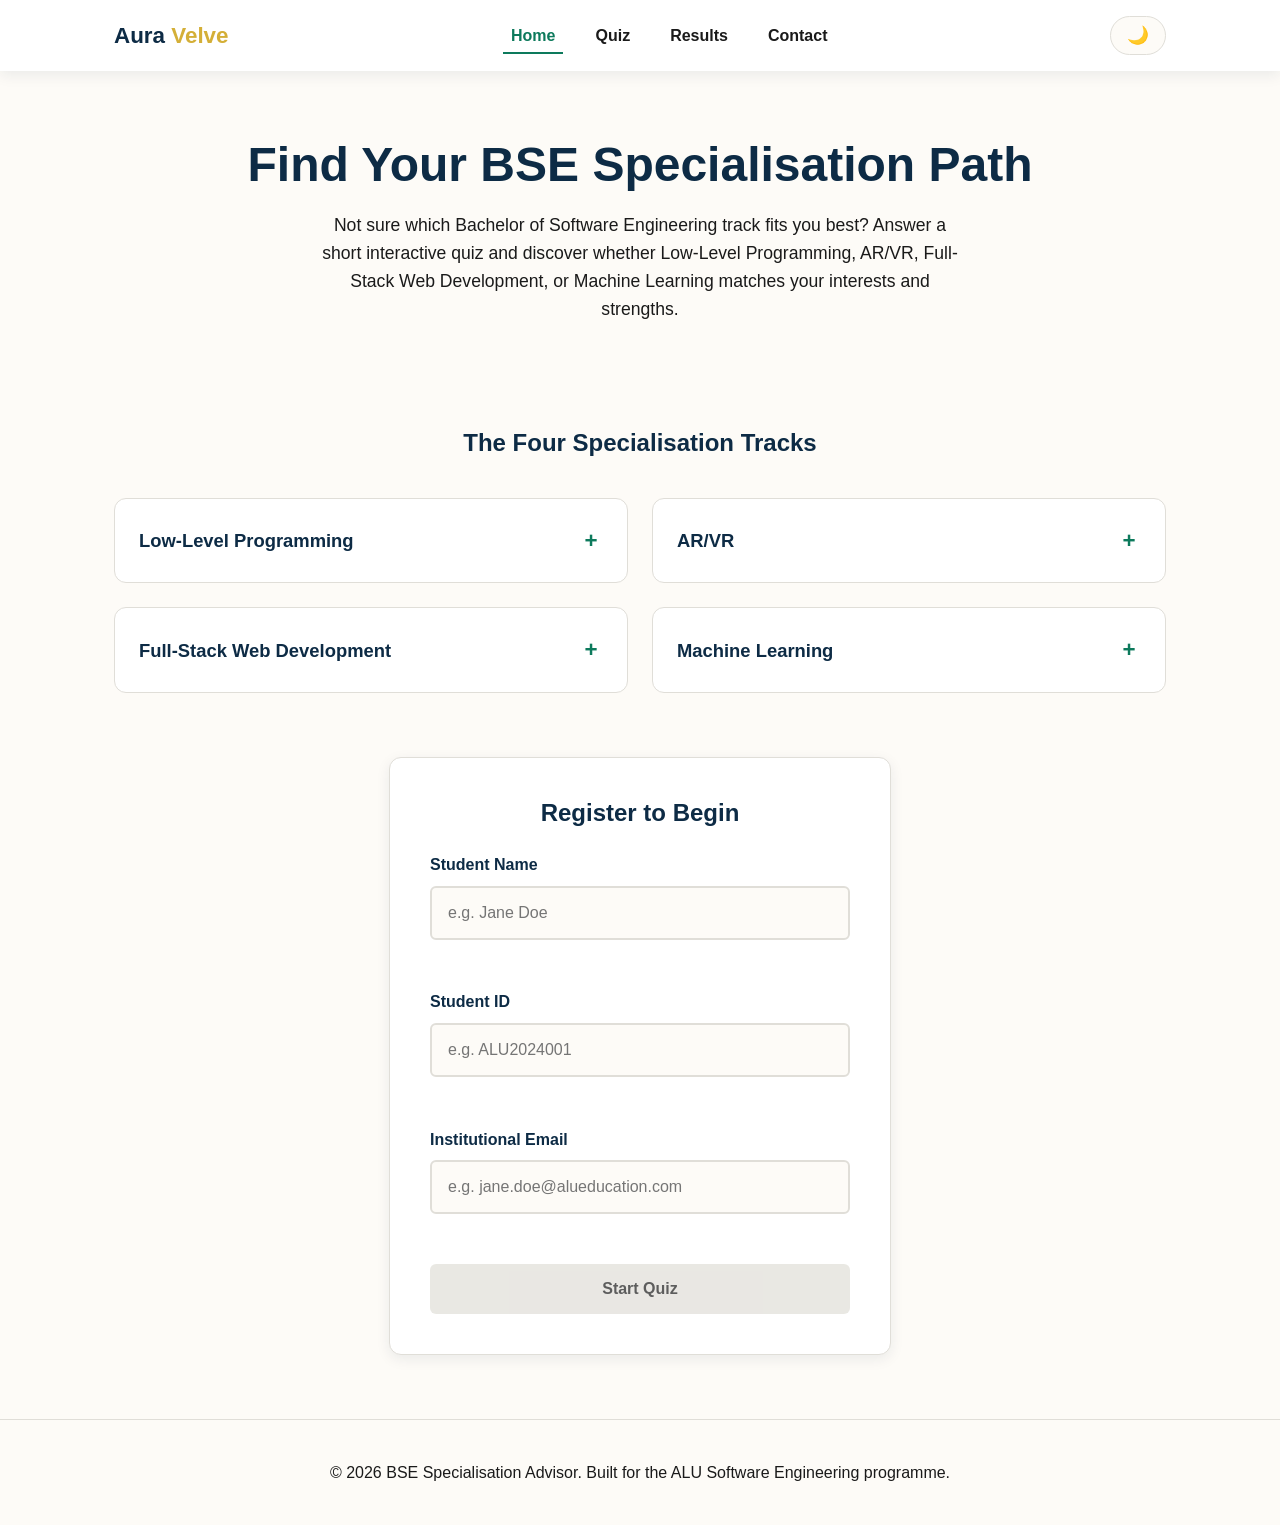
==== commit 22271da1: "such a best way to practise" ====
--- a/index.html
+++ b/index.html
@@ -16,7 +16,7 @@
        ========================================== -->
   <header class="site-header">
     <div class="header-inner">
-      <div class="site-logo">BSE <span>Advisor</span></div>
+      <div class="site-logo">Aura <span>Velve</span></div>
 
       <!-- Desktop navigation menu -->
       <nav class="main-nav">
@@ -223,6 +223,8 @@
 
   <!-- Our JavaScript file for this page.
        "defer" makes sure the HTML loads first before the script runs. -->
+       
+  <script src="js/main.js" defer></script>     
   <script src="js/validation.js" defer></script>
 </body>
 </html>
--- a/css/styles.css
+++ b/css/styles.css
@@ -387,7 +387,11 @@
   cursor: not-allowed;
   opacity: 0.7;
 }
-
+/* Hide buttons that are marked as hidden (used for quiz navigation) */
+
+.btn-primary[hidden] {
+  display: none;
+}
 /* --------------------------------------------------
    8. MAGNETIC BUTTON EFFECT
    Our JS file reads the mouse position and moves the
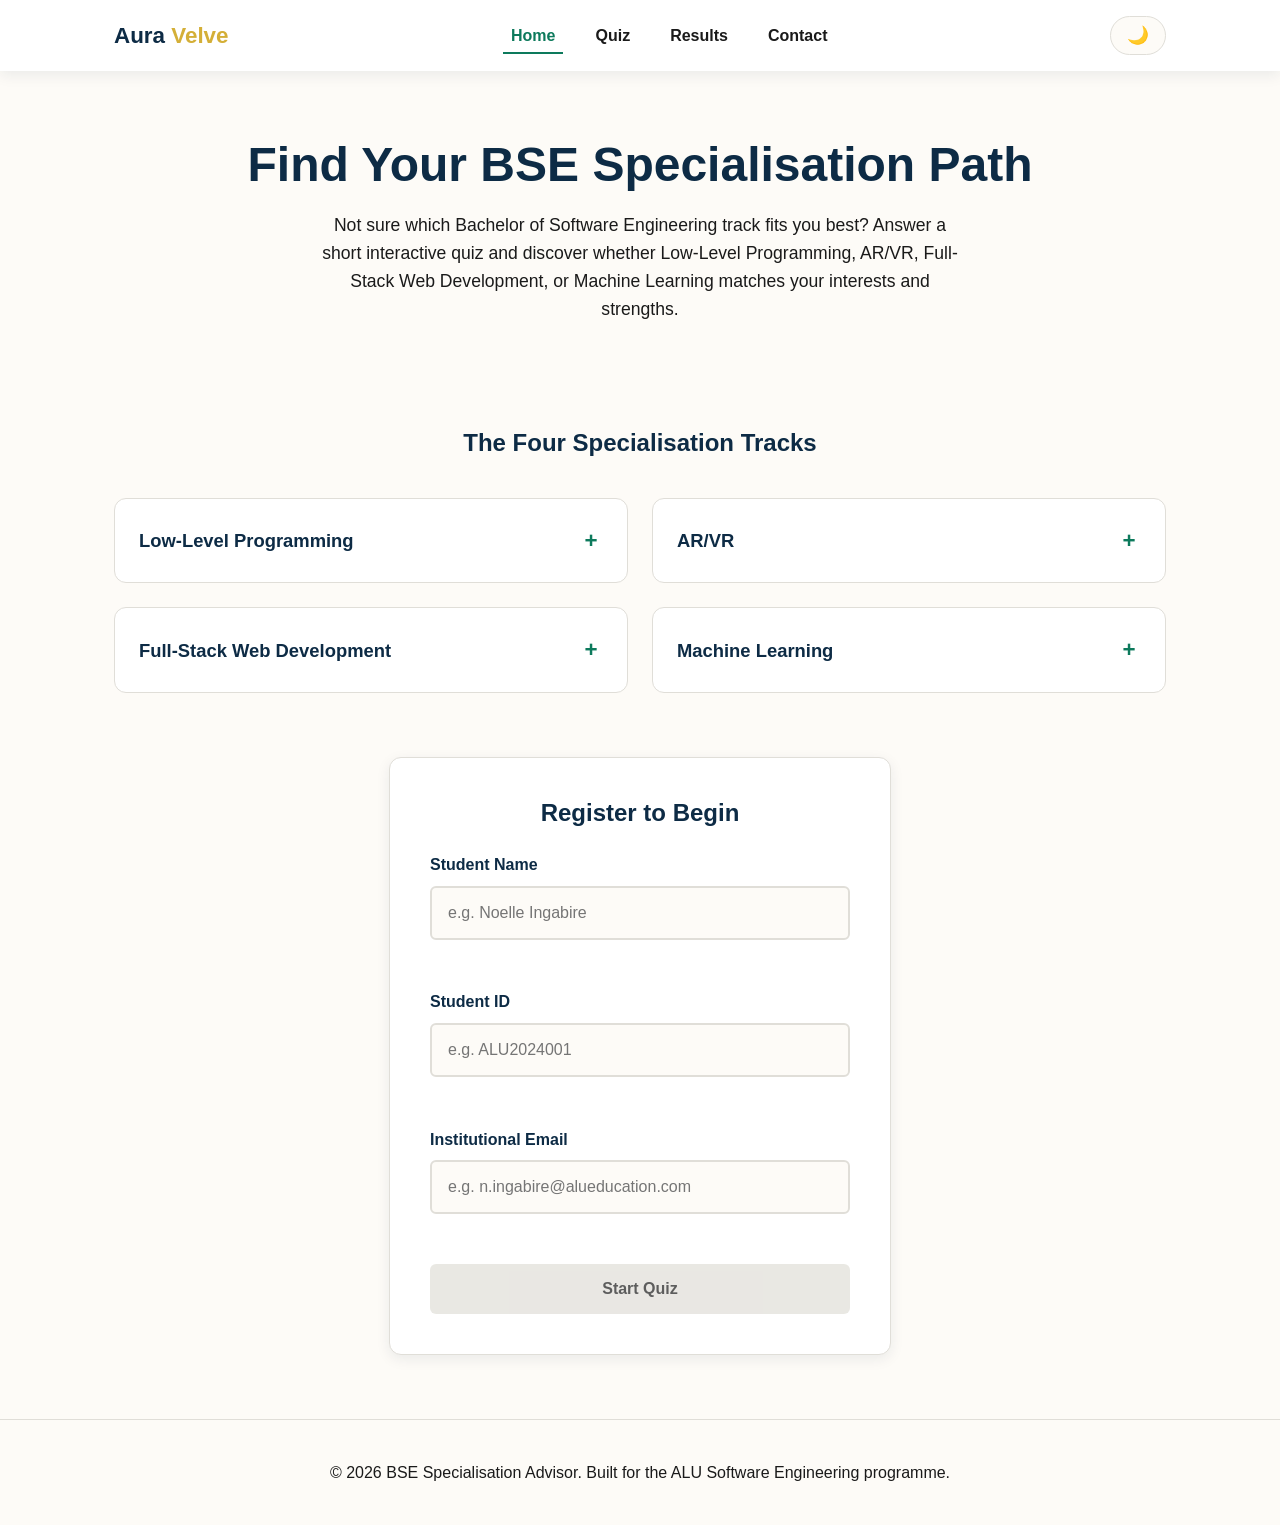
==== commit 49e2183f: "trimmed comments and polished the final website" ====
--- a/index.html
+++ b/index.html
@@ -9,11 +9,10 @@
 </head>
 <body>
 
-  <!-- ==========================================
+  <!-- 
        HEADER & NAVIGATION
-       This bar stays at the top of the page (sticky)
-       and holds the logo, nav links, and theme toggle.
-       ========================================== -->
+       this section contains the header and navigation elements -->
+
   <header class="site-header">
     <div class="header-inner">
       <div class="site-logo">Aura <span>Velve</span></div>
@@ -70,11 +69,10 @@
       </p>
     </section>
 
-    <!-- ==========================================
+    <!-- 
          SPECIALISATION OVERVIEW (ACCORDION CARDS)
-         Each card can expand/collapse to show more
-         detail. JS toggles the "is-open" class.
-         ========================================== -->
+         this section contains the accordion cards for each specialisation track -->
+
     <section class="container" style="margin-bottom: var(--space-xl);">
       <h2 style="text-align:center; margin-bottom: var(--space-lg);">The Four Specialisation Tracks</h2>
 
@@ -147,18 +145,15 @@
       </div>
     </section>
 
-    <!-- ==========================================
+    <!-- 
          REGISTRATION FORM
-         Students must fill this in correctly before
-         the "Start Quiz" button becomes clickable.
-         validation.js controls all the checking logic.
-         ========================================== -->
+         this section contains the registration form for new users -->
+
     <section class="container" style="max-width: 550px; margin-bottom: var(--space-xl);">
       <div class="card">
         <h2 style="text-align:center; margin-bottom: var(--space-md);">Register to Begin</h2>
 
-        <!-- We use novalidate so the browser's built-in popups
-             do not appear. Our own JS handles all validation. -->
+        <!-- Registration form for new users -->
         <form id="registrationForm" novalidate>
 
           <!-- Student Name field: letters and spaces only -->
@@ -168,7 +163,7 @@
               type="text"
               id="studentName"
               name="studentName"
-              placeholder="e.g. Jane Doe"
+              placeholder="e.g. Noelle Ingabire"
               autocomplete="off"
             >
             <small class="error-message" id="studentNameError"></small>
@@ -194,14 +189,13 @@
               type="text"
               id="studentEmail"
               name="studentEmail"
-              placeholder="e.g. jane.doe@alueducation.com"
+              placeholder="e.g. n.ingabire@alueducation.com"
               autocomplete="off"
             >
             <small class="error-message" id="studentEmailError"></small>
           </div>
 
-          <!-- CTA button: disabled by default. JS enables it
-               only once every field above is valid. -->
+          <!-- Start Quiz button -->
           <button type="submit" id="startQuizBtn" class="btn-primary magnetic-btn" style="width:100%;" disabled>
             Start Quiz
           </button>
@@ -211,9 +205,10 @@
 
   </main>
 
-  <!-- ==========================================
+  <!-- 
        FOOTER
-       ========================================== -->
+       this section contains the footer content for the page -->
+
   <footer class="site-footer">
     <p>&copy; 2026 BSE Specialisation Advisor. Built for the ALU Software Engineering programme.</p>
   </footer>
@@ -221,7 +216,7 @@
   <!-- Back to top floating button, hidden until the user scrolls -->
   <button id="backToTopFab" class="back-to-top-fab" aria-label="Back to top">↑</button>
 
-  <!-- Our JavaScript file for this page.
+  <!-- the JavaScript files needed for this page to run.
        "defer" makes sure the HTML loads first before the script runs. -->
        
   <script src="js/main.js" defer></script>     
--- a/css/styles.css
+++ b/css/styles.css
@@ -1,15 +1,15 @@
-/* ==================================================
-   BSE SPECIALISATION ADVISOR - MAIN STYLESHEET
-   This file controls the look of every page on the site.
-   It is split into clear sections so it is easy to explain.
-   ================================================== */
-
-/* --------------------------------------------------
-   1. DESIGN TOKENS (CSS VARIABLES)
-   We store our colors, fonts, and spacing in variables
-   so we only have to change them in ONE place if we want
-   to update the whole site's look.
-   -------------------------------------------------- */
+/* 
+   BSE SPECIALISATION ADVISOR - CSS STYLESHEET
+   This file controls the look of every page of the website.
+   I split it into section for easier navigation, each section carries comments.
+    */
+
+/* 
+   1. CSS VARIABLES
+   I stored my colors, fonts, and spacing in variables
+   so I can only change this section to update the whole site's look.
+    */
+
 :root {
   /* Light theme colors (this is the default theme) */
   --bg-main: #FDFBF7;         /* soft cream page background */
@@ -19,7 +19,7 @@
   --accent-green: #0D7A5C;    /* green accent for buttons/links */
   --accent-gold: #D4AF37;     /* gold accent for highlights */
 
-  /* Extra helper colors used across the site */
+  /* Extra colors used across the site */
   --color-success: #0D7A5C;   /* used for valid form fields */
   --color-error: #C0392B;     /* used for invalid form fields */
   --color-border: #E0DED8;    /* light neutral border color */
@@ -50,10 +50,7 @@
   --shadow-card: 0 4px 14px rgba(13, 43, 69, 0.08);
 }
 
-/* Dark theme colors. These override the variables above
-   whenever the <body> has the class "dark-theme" on it.
-   Our JS file will add/remove this class when the toggle
-   button is clicked. */
+/* Dark theme colors. */
 body.dark-theme {
   --bg-main: #0B1A14;         /* deep emerald background */
   --bg-card: #162620;         /* surface gray card background */
@@ -65,11 +62,11 @@
   --shadow-card: 0 4px 14px rgba(0, 0, 0, 0.4);
 }
 
-/* --------------------------------------------------
+/* 
    2. RESET & BASE STYLES
-   This removes the browser's default spacing so every
-   browser starts from the same clean slate.
-   -------------------------------------------------- */
+   This section removes default browser styles and sets a consistent base for the site.
+    */
+
 * {
   margin: 0;
   padding: 0;
@@ -116,8 +113,7 @@
   list-style: none;
 }
 
-/* A reusable "container" class to keep page content from
-   stretching too wide on large screens. */
+/* A container class that keeps page content from stretching too wide on large screens. */
 .container {
   width: 100%;
   max-width: 1100px;
@@ -125,8 +121,7 @@
   padding: 0 var(--space-md);
 }
 
-/* Give every keyboard user a visible focus outline so the
-   site stays accessible (important for grading/accessibility). */
+/* Focus styles for accessibility(important for grading/accessibility) */
 a:focus-visible,
 button:focus-visible,
 input:focus-visible,
@@ -135,9 +130,10 @@
   outline-offset: 2px;
 }
 
-/* --------------------------------------------------
+/* 
    3. HEADER & NAVIGATION
-   -------------------------------------------------- */
+    this section manages the styling for the site header and navigation */
+
 .site-header {
   position: sticky;
   top: 0;
@@ -166,7 +162,7 @@
   color: var(--accent-gold);
 }
 
-/* The desktop navigation links, hidden on small screens */
+/* Main navigation */
 .main-nav ul {
   display: flex;
   gap: var(--space-md);
@@ -200,11 +196,11 @@
   transform: scale(1.08);
 }
 
-/* --------------------------------------------------
-   4. HAMBURGER MENU (MOBILE NAVIGATION)
-   Hidden by default. It only appears on small screens
-   using the media query near the bottom of this file.
-   -------------------------------------------------- */
+/* 
+   4. HAMBURGER MENU
+   this section manages the hamburger menu that appears on small screens.
+    */
+
 .hamburger-btn {
   display: none;
   flex-direction: column;
@@ -223,8 +219,7 @@
   transition: transform var(--transition-fast), opacity var(--transition-fast);
 }
 
-/* When JS adds "menu-open" to the hamburger button, the
-   three lines animate into an "X" shape. */
+/* When the menu is open, the hamburger animates into an "X" */
 .hamburger-btn.menu-open span:nth-child(1) {
   transform: translateY(8.5px) rotate(45deg);
 }
@@ -237,8 +232,7 @@
   transform: translateY(-8.5px) rotate(-45deg);
 }
 
-/* Full-screen overlay menu for mobile. Hidden until JS
-   adds the "overlay-visible" class. */
+/* Full-screen overlay menu for mobile.*/
 .mobile-overlay {
   position: fixed;
   inset: 0;
@@ -270,9 +264,10 @@
   font-weight: 700;
 }
 
-/* --------------------------------------------------
+/* 
    5. HERO SECTION
-   -------------------------------------------------- */
+    this section manages the styling for the hero section */
+
 .hero-section {
   text-align: center;
   padding: var(--space-xl) var(--space-md);
@@ -290,9 +285,10 @@
   color: var(--text-body);
 }
 
-/* --------------------------------------------------
+/* 
    6. CARDS (used for forms, quiz questions, results)
-   -------------------------------------------------- */
+    this section manages the styling for cards */
+
 .card {
   background-color: var(--bg-card);
   border: 1px solid var(--color-border);
@@ -308,9 +304,10 @@
   box-shadow: var(--shadow-glow);
 }
 
-/* --------------------------------------------------
+/*
    7. REGISTRATION & CONTACT FORM STYLES
-   -------------------------------------------------- */
+    this section manages the styling for registration and contact forms */
+
 .form-group {
   margin-bottom: var(--space-md);
   text-align: left;
@@ -340,9 +337,7 @@
   resize: vertical;
 }
 
-/* Valid/invalid states added by our validation.js file.
-   We use classes instead of alert boxes so the feedback
-   feels instant and modern. */
+/* Valid/invalid states added by the validation.js file. */
 .form-group input.is-valid,
 .form-group textarea.is-valid {
   border-color: var(--color-success);
@@ -363,8 +358,12 @@
   font-size: 0.85rem;
   margin-top: var(--space-xs);
 }
-
-/* Generic button style used for form submits and CTAs */
+/* Hide error messages that are marked as hidden (used for form validation) */
+.error-message[hidden] {
+  display: none;
+}
+
+/*  button style used for form submits and Call To Actions */
 .btn-primary {
   display: inline-block;
   background-color: var(--accent-green);
@@ -392,19 +391,20 @@
 .btn-primary[hidden] {
   display: none;
 }
-/* --------------------------------------------------
+/* 
    8. MAGNETIC BUTTON EFFECT
-   Our JS file reads the mouse position and moves the
-   button slightly toward the cursor. This transform
-   property is what makes that movement look smooth.
-   -------------------------------------------------- */
+   this for user intelactive buttons that "follow" the mouse cursor when hovered.
+    */
+
 .magnetic-btn {
   transition: transform 0.15s ease-out;
 }
 
-/* --------------------------------------------------
+/* 
+
    9. ACCORDION CARDS (Specialisation Overview)
-   -------------------------------------------------- */
+   this section will manage the cards structure and their behavior  */
+
 .accordion-grid {
   display: grid;
   grid-template-columns: repeat(2, 1fr);
@@ -444,8 +444,7 @@
   text-align: center;
 }
 
-/* The hidden detail panel. We animate max-height so the
-   expand/collapse looks smooth instead of snapping open. */
+/* The hidden detail panel, when the action is done. */
 .accordion-details {
   max-height: 0;
   overflow: hidden;
@@ -456,14 +455,14 @@
   padding-top: var(--space-sm);
 }
 
-/* JS adds this class to the parent card when it is opened */
+/* JS will add this class to the parent card when it is opened */
 .accordion-card.is-open .accordion-details {
   max-height: 300px;
 }
 
-/* --------------------------------------------------
+/* 
    10. QUIZ PAGE STYLES
-   -------------------------------------------------- */
+   this will manage the quiz page layout and elements */
 .quiz-header-bar {
   display: flex;
   align-items: center;
@@ -486,7 +485,7 @@
   text-align: center;
 }
 
-/* Turns red when time is running low (JS adds this class) */
+/* Turns red when time is running low (JS will add this class) */
 .timer-display.timer-warning {
   border-color: var(--color-error);
   color: var(--color-error);
@@ -549,7 +548,7 @@
   cursor: not-allowed;
 }
 
-/* Coordinate hotspot map (ALCHE campus reference) */
+/* Hotspot alche-map image container */
 .hotspot-map-wrapper {
   position: relative;
   border-radius: var(--radius-md);
@@ -573,7 +572,7 @@
   transform: translate(-50%, -50%) scale(1.25);
 }
 
-/* Simple custom audio player controls */
+/* Audio player container */
 .audio-player-box {
   display: flex;
   align-items: center;
@@ -593,11 +592,11 @@
   font-size: 1rem;
 }
 
-/* --------------------------------------------------
+/* 
    11. RESULTS PAGE STYLES
-   -------------------------------------------------- */
-
-/* Full-screen preloader shown while "calculating" results */
+   this section manages the styling for the results page */
+
+/* Full-screen preloader shown while results are being calculated */
 .preloader-screen {
   position: fixed;
   inset: 0;
@@ -618,7 +617,7 @@
   color: var(--text-heading);
 }
 
-/* Simple rotating spinner built with a border trick */
+/* Preloader spinner to engage users */
 .preloader-spinner {
   width: 50px;
   height: 50px;
@@ -633,7 +632,7 @@
   to { transform: rotate(360deg); }
 }
 
-/* Fades the preloader out once JS is done "calculating" */
+/* Fades the preloader out once JS is done calculating */
 .preloader-screen.preloader-hidden {
   opacity: 0;
   pointer-events: none;
@@ -653,7 +652,7 @@
   margin-bottom: var(--space-lg);
 }
 
-/* The wrapper that holds our Canvas 2D chart */
+/* The wrapper that holds the Canvas 2D chart */
 .canvas-chart-wrapper {
   background-color: var(--bg-card);
   border: 1px solid var(--color-border);
@@ -667,9 +666,10 @@
   height: auto;
 }
 
-/* --------------------------------------------------
+/* 
    12. FOOTER
-   -------------------------------------------------- */
+   this section manages the styling for the footer */
+
 .site-footer {
   text-align: center;
   padding: var(--space-lg) var(--space-md);
@@ -678,11 +678,12 @@
   margin-top: var(--space-xl);
 }
 
-/* --------------------------------------------------
+/* 
    13. BACK TO TOP FAB (Floating Action Button)
    Hidden until the user scrolls down 300px. JS toggles
    the "fab-visible" class.
-   -------------------------------------------------- */
+   */
+
 .back-to-top-fab {
   position: fixed;
   bottom: var(--space-md);
@@ -709,9 +710,10 @@
   pointer-events: auto;
 }
 
-/* --------------------------------------------------
+/* 
    14. CONTACT / AUTHOR PAGE STYLES
-   -------------------------------------------------- */
+   this section manages the styling for the author bio section */
+
 .author-bio-section {
   display: flex;
   align-items: center;
@@ -746,11 +748,11 @@
   color: var(--bg-card);
 }
 
-/* --------------------------------------------------
+/* 
    15. RESPONSIVE MEDIA QUERIES
-   These rules only apply on smaller screens, like
-   tablets and phones (anything below 768px wide).
-   -------------------------------------------------- */
+   This section will apply on smaller screens like phones, tablets.
+    */
+
 @media (max-width: 768px) {
   /* Hide the normal desktop nav and show the hamburger */
   .main-nav {
@@ -777,11 +779,11 @@
   }
 }
 
-/* --------------------------------------------------
+/* 
    16. REDUCED MOTION SUPPORT
-   Respects users who have asked their operating system
-   to limit animations, for accessibility.
-   -------------------------------------------------- */
+   this section manages the styling for users who have requested reduced motion on their devices.
+    */
+    
 @media (prefers-reduced-motion: reduce) {
   *,
   *::before,
